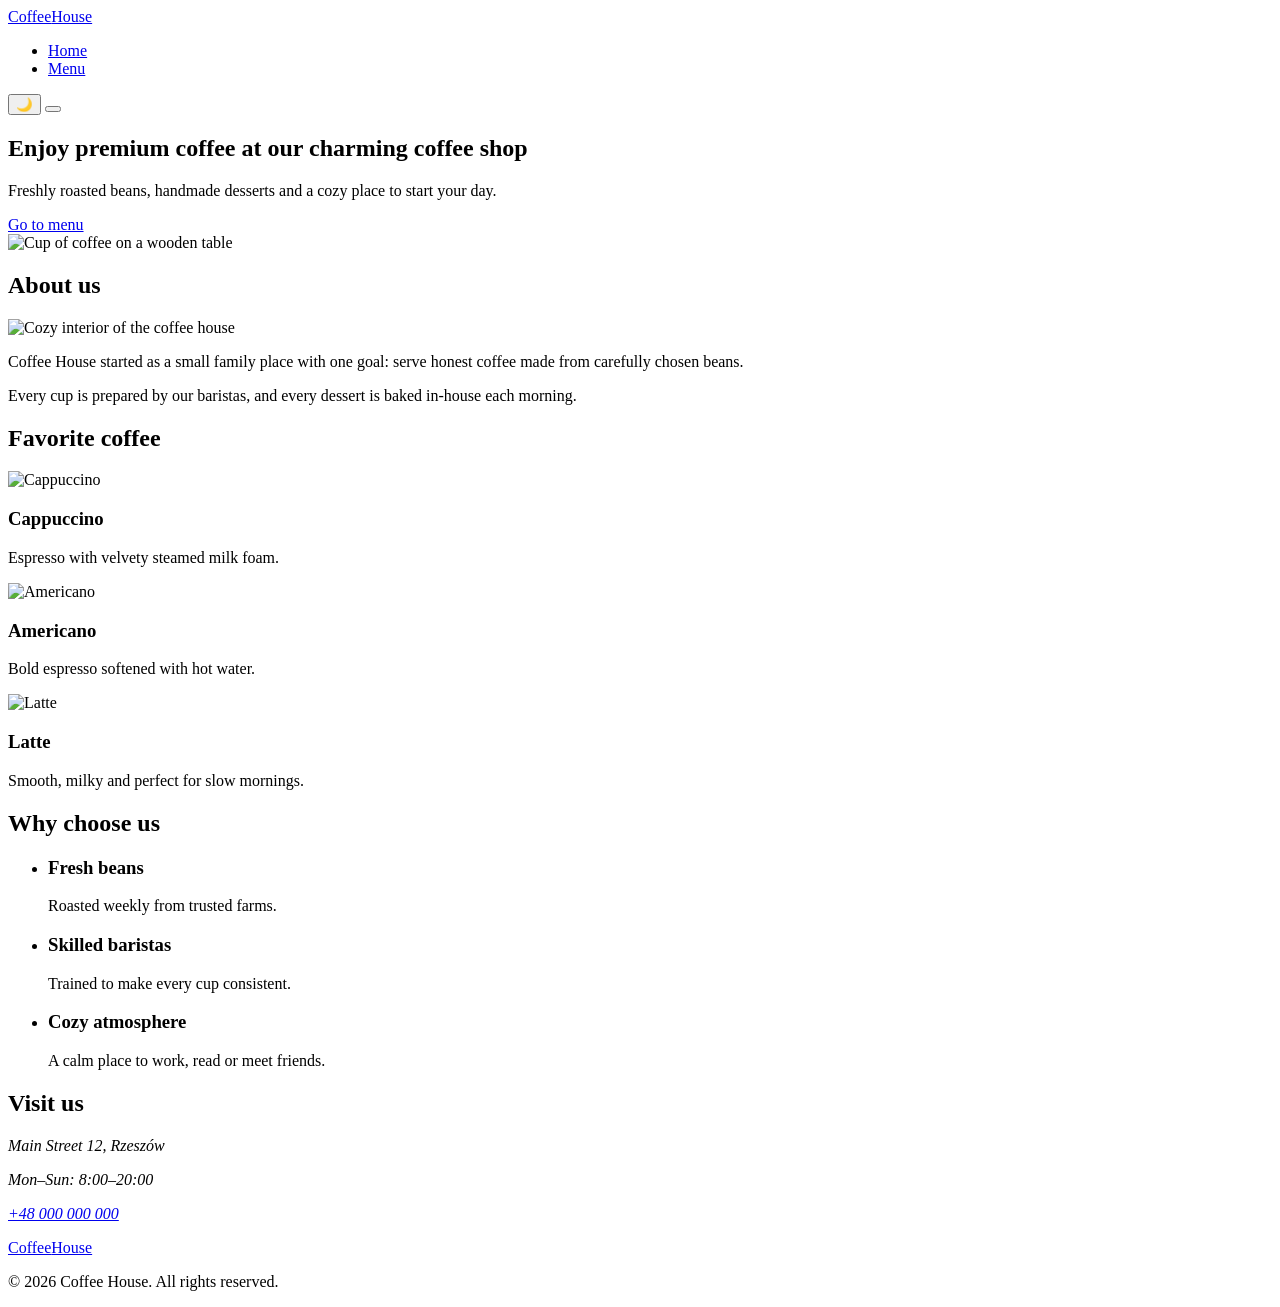
==== index.html @ 4d2ff985 "feat: add project structure and index.html markup" ====
<!DOCTYPE html>
<html lang="en" data-theme="light">
<head>
  <meta charset="UTF-8">
  <meta name="viewport" content="width=device-width, initial-scale=1.0">
  <title>Coffee House</title>
  <link rel="stylesheet" href="css/style.css">
</head>
<body>
  <header class="header">
    <div class="container header__inner">
      <a href="index.html" class="logo">Coffee<span>House</span></a>

      <nav class="nav" id="nav" aria-label="Main navigation">
        <ul class="nav__list">
          <li><a href="index.html" class="nav__link nav__link--active">Home</a></li>
          <li><a href="menu.html" class="nav__link">Menu</a></li>
        </ul>
      </nav>

      <div class="header__actions">
        <button class="theme-toggle" id="theme-toggle" type="button" aria-label="Toggle light/dark theme">🌙</button>
        <button class="burger" id="burger" type="button" aria-label="Open menu" aria-expanded="false">
          <span></span><span></span><span></span>
        </button>
      </div>
    </div>
  </header>

  <main>
    <section class="hero">
      <div class="container hero__inner">
        <div class="hero__text">
          <h1>Enjoy premium coffee at our charming <span>coffee shop</span></h1>
          <p>Freshly roasted beans, handmade desserts and a cozy place to start your day.</p>
          <a href="menu.html" class="btn">Go to menu</a>
        </div>
        <img class="hero__img" src="https://images.unsplash.com/photo-1509042239860-f550ce710b93?w=800&q=80" alt="Cup of coffee on a wooden table">
      </div>
    </section>

    <section class="section about">
      <div class="container">
        <h2 class="section__title">About us</h2>
        <div class="about__grid">
          <img src="https://images.unsplash.com/photo-1442512595331-e89e73853f31?w=800&q=80" alt="Cozy interior of the coffee house">
          <div>
            <p>Coffee House started as a small family place with one goal: serve honest coffee made from carefully chosen beans.</p>
            <p>Every cup is prepared by our baristas, and every dessert is baked in-house each morning.</p>
          </div>
        </div>
      </div>
    </section>

    <section class="section favorites">
      <div class="container">
        <h2 class="section__title">Favorite coffee</h2>
        <div class="cards">
          <article class="card">
            <img src="https://images.unsplash.com/photo-1495474472287-4d71bcdd2085?w=600&q=80" alt="Cappuccino">
            <h3>Cappuccino</h3>
            <p>Espresso with velvety steamed milk foam.</p>
          </article>
          <article class="card">
            <img src="https://images.unsplash.com/photo-1447933601403-0c6688de566e?w=600&q=80" alt="Americano">
            <h3>Americano</h3>
            <p>Bold espresso softened with hot water.</p>
          </article>
          <article class="card">
            <img src="https://images.unsplash.com/photo-1509042239860-f550ce710b93?w=600&q=80" alt="Latte">
            <h3>Latte</h3>
            <p>Smooth, milky and perfect for slow mornings.</p>
          </article>
        </div>
      </div>
    </section>

    <section class="section why">
      <div class="container">
        <h2 class="section__title">Why choose us</h2>
        <ul class="why__list">
          <li class="why__item">
            <h3>Fresh beans</h3>
            <p>Roasted weekly from trusted farms.</p>
          </li>
          <li class="why__item">
            <h3>Skilled baristas</h3>
            <p>Trained to make every cup consistent.</p>
          </li>
          <li class="why__item">
            <h3>Cozy atmosphere</h3>
            <p>A calm place to work, read or meet friends.</p>
          </li>
        </ul>
      </div>
    </section>

    <section class="section visit">
      <div class="container">
        <h2 class="section__title">Visit us</h2>
        <address class="visit__info">
          <p>Main Street 12, Rzeszów</p>
          <p>Mon–Sun: 8:00–20:00</p>
          <p><a href="tel:+48000000000">+48 000 000 000</a></p>
        </address>
      </div>
    </section>
  </main>

  <footer class="footer">
    <div class="container footer__inner">
      <a href="index.html" class="logo">Coffee<span>House</span></a>
      <p>© 2026 Coffee House. All rights reserved.</p>
    </div>
  </footer>

  <script src="js/theme.js"></script>
</body>
</html>
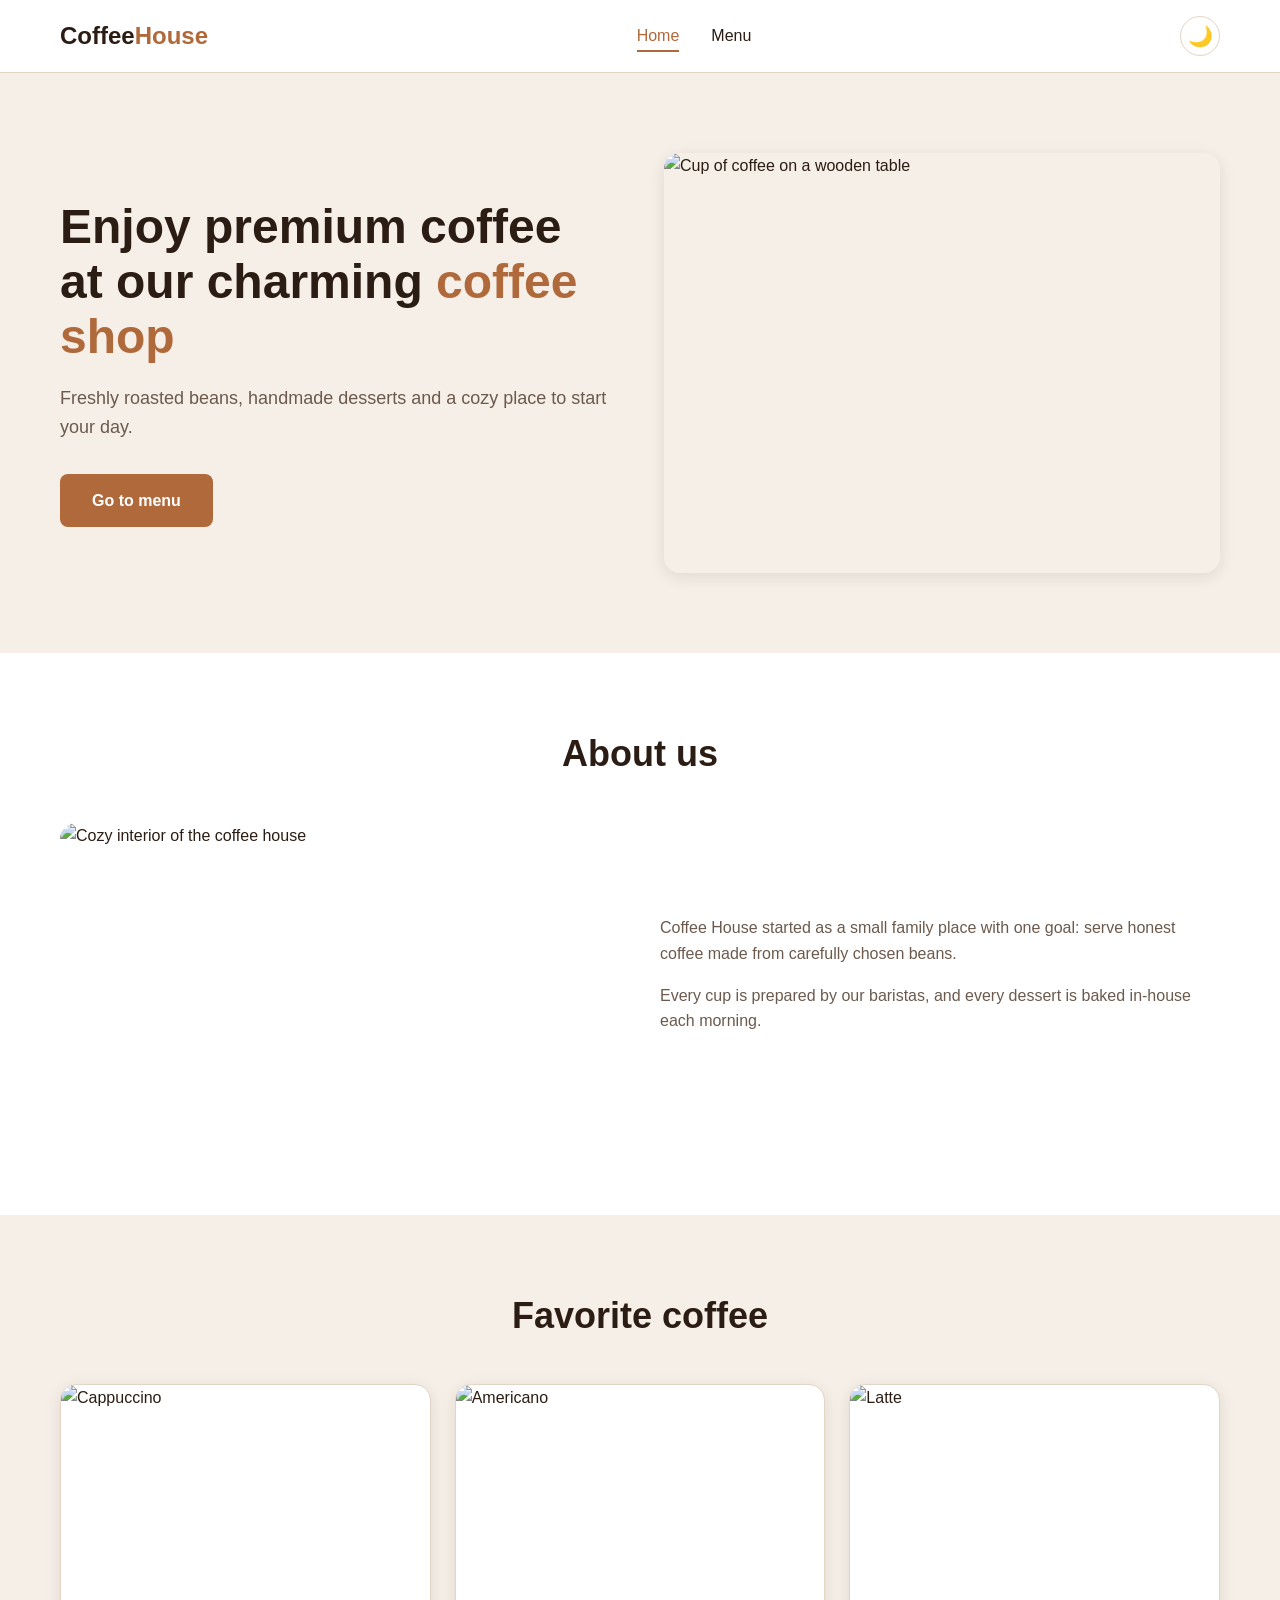
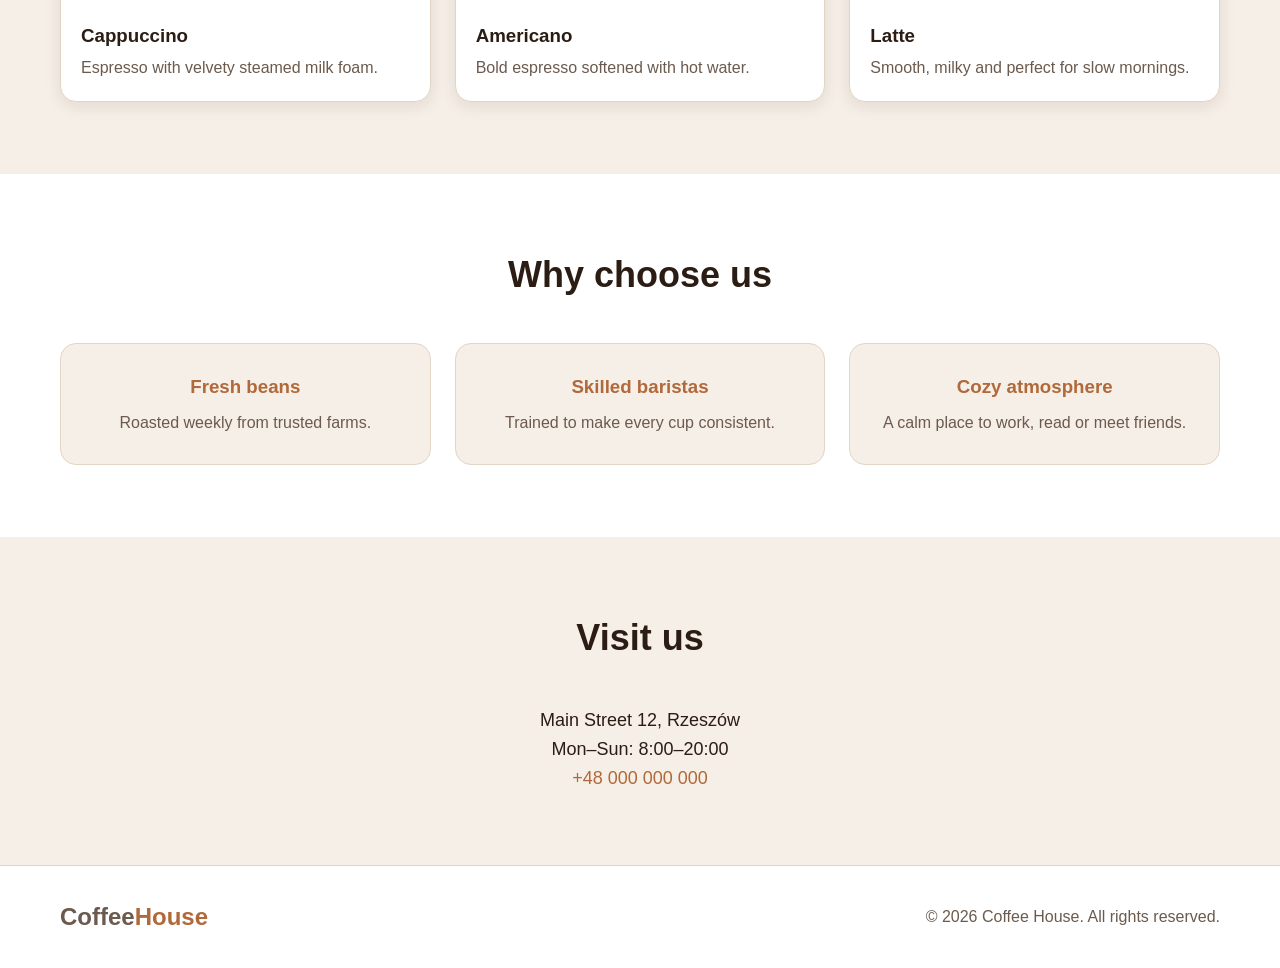
==== commit 62f79b30: "feat: add burger menu" ====
--- a/index.html
+++ b/index.html
@@ -115,5 +115,6 @@
   </footer>
 
   <script src="js/theme.js"></script>
+  <script src="js/burger.js"></script>
 </body>
 </html>
--- a/css/style.css
+++ b/css/style.css
@@ -0,0 +1,529 @@
+/* ===== Themes ===== */
+:root {
+  --bg: #f6efe7;
+  --bg-alt: #ffffff;
+  --text: #2b1d14;
+  --text-muted: #6b5a4d;
+  --accent: #b0693a;
+  --accent-hover: #8f5227;
+  --border: #e2d5c6;
+  --shadow: 0 4px 16px rgba(43, 29, 20, 0.1);
+}
+
+[data-theme="dark"] {
+  --bg: #1a1310;
+  --bg-alt: #261c17;
+  --text: #f3e8dc;
+  --text-muted: #b9a696;
+  --accent: #d4894f;
+  --accent-hover: #e69f68;
+  --border: #3b2d25;
+  --shadow: 0 4px 16px rgba(0, 0, 0, 0.5);
+}
+
+/* ===== Base ===== */
+*,
+*::before,
+*::after {
+  box-sizing: border-box;
+  margin: 0;
+  padding: 0;
+}
+
+html {
+  scroll-behavior: smooth;
+}
+
+body {
+  font-family: "Segoe UI", Roboto, Arial, sans-serif;
+  background: var(--bg);
+  color: var(--text);
+  line-height: 1.6;
+  transition: background 0.3s, color 0.3s;
+}
+
+img {
+  display: block;
+  max-width: 100%;
+}
+
+ul {
+  list-style: none;
+}
+
+a {
+  color: inherit;
+  text-decoration: none;
+}
+
+.container {
+  width: 100%;
+  max-width: 1200px;
+  margin: 0 auto;
+  padding: 0 20px;
+}
+
+/* ===== Header ===== */
+.header {
+  position: sticky;
+  top: 0;
+  z-index: 10;
+  background: var(--bg-alt);
+  border-bottom: 1px solid var(--border);
+}
+
+.header__inner {
+  display: flex;
+  align-items: center;
+  justify-content: space-between;
+  gap: 20px;
+  height: 72px;
+}
+
+.logo {
+  font-size: 24px;
+  font-weight: 700;
+}
+
+.logo span {
+  color: var(--accent);
+}
+
+.nav__list {
+  display: flex;
+  gap: 32px;
+}
+
+.nav__link {
+  padding: 6px 0;
+  border-bottom: 2px solid transparent;
+  transition: color 0.2s, border-color 0.2s;
+}
+
+.nav__link:hover,
+.nav__link--active {
+  color: var(--accent);
+  border-color: var(--accent);
+}
+
+.header__actions {
+  display: flex;
+  align-items: center;
+  gap: 12px;
+}
+
+.theme-toggle {
+  width: 40px;
+  height: 40px;
+  font-size: 20px;
+  background: transparent;
+  border: 1px solid var(--border);
+  border-radius: 50%;
+  cursor: pointer;
+  transition: background 0.2s;
+}
+
+.theme-toggle:hover {
+  background: var(--bg);
+}
+
+/* burger is styled in part 2 */
+.burger {
+  display: none;
+}
+
+/* ===== Buttons ===== */
+.btn {
+  display: inline-block;
+  padding: 14px 32px;
+  background: var(--accent);
+  color: #fff;
+  font-weight: 600;
+  border: none;
+  border-radius: 8px;
+  cursor: pointer;
+  transition: background 0.2s;
+}
+
+.btn:hover {
+  background: var(--accent-hover);
+}
+
+/* ===== Hero ===== */
+.hero {
+  padding: 80px 0;
+}
+
+.hero__inner {
+  display: grid;
+  grid-template-columns: 1fr 1fr;
+  align-items: center;
+  gap: 48px;
+}
+
+.hero h1 {
+  font-size: 48px;
+  line-height: 1.15;
+  margin-bottom: 20px;
+}
+
+.hero h1 span {
+  color: var(--accent);
+}
+
+.hero p {
+  color: var(--text-muted);
+  font-size: 18px;
+  margin-bottom: 32px;
+}
+
+.hero__img {
+  width: 100%;
+  height: 420px;
+  object-fit: cover;
+  border-radius: 16px;
+  box-shadow: var(--shadow);
+}
+
+/* ===== Sections ===== */
+.section {
+  padding: 72px 0;
+}
+
+.section:nth-of-type(even) {
+  background: var(--bg-alt);
+}
+
+.section__title {
+  font-size: 36px;
+  text-align: center;
+  margin-bottom: 40px;
+}
+
+/* About */
+.about__grid {
+  display: grid;
+  grid-template-columns: 1fr 1fr;
+  align-items: center;
+  gap: 40px;
+}
+
+.about__grid img {
+  width: 100%;
+  height: 320px;
+  object-fit: cover;
+  border-radius: 16px;
+}
+
+.about__grid p {
+  color: var(--text-muted);
+  margin-bottom: 16px;
+}
+
+/* Cards */
+.cards {
+  display: grid;
+  grid-template-columns: repeat(3, 1fr);
+  gap: 24px;
+}
+
+.card {
+  background: var(--bg-alt);
+  border: 1px solid var(--border);
+  border-radius: 16px;
+  overflow: hidden;
+  box-shadow: var(--shadow);
+}
+
+.card img {
+  width: 100%;
+  height: 220px;
+  object-fit: cover;
+}
+
+.card h3 {
+  padding: 16px 20px 4px;
+}
+
+.card p {
+  padding: 0 20px 20px;
+  color: var(--text-muted);
+}
+
+/* Why */
+.why__list {
+  display: grid;
+  grid-template-columns: repeat(3, 1fr);
+  gap: 24px;
+}
+
+.why__item {
+  padding: 28px;
+  background: var(--bg);
+  border: 1px solid var(--border);
+  border-radius: 16px;
+  text-align: center;
+}
+
+.why__item h3 {
+  color: var(--accent);
+  margin-bottom: 8px;
+}
+
+.why__item p {
+  color: var(--text-muted);
+}
+
+/* Visit */
+.visit__info {
+  text-align: center;
+  font-style: normal;
+  font-size: 18px;
+}
+
+.visit__info a {
+  color: var(--accent);
+}
+
+/* ===== Footer ===== */
+.footer {
+  padding: 32px 0;
+  background: var(--bg-alt);
+  border-top: 1px solid var(--border);
+}
+
+.footer__inner {
+  display: flex;
+  align-items: center;
+  justify-content: space-between;
+  gap: 16px;
+  color: var(--text-muted);
+}
+
+/* ===== Tablet ===== */
+@media (max-width: 1024px) {
+  .hero h1 {
+    font-size: 38px;
+  }
+
+  .cards,
+  .why__list {
+    grid-template-columns: repeat(2, 1fr);
+  }
+}
+
+/* ===== Mobile ===== */
+@media (max-width: 768px) {
+  .hero {
+    padding: 48px 0;
+  }
+
+  .hero__inner,
+  .about__grid {
+    grid-template-columns: 1fr;
+  }
+
+  .hero__img {
+    height: 280px;
+  }
+
+  .hero h1 {
+    font-size: 32px;
+  }
+
+  .section {
+    padding: 48px 0;
+  }
+
+  .section__title {
+    font-size: 28px;
+  }
+
+  .cards,
+  .why__list {
+    grid-template-columns: 1fr;
+  }
+
+  .nav__list {
+    gap: 16px;
+  }
+
+  .footer__inner {
+    flex-direction: column;
+    text-align: center;
+  }
+}
+
+@media (max-width: 420px) {
+  .logo {
+    font-size: 20px;
+  }
+
+  .header__inner {
+    gap: 8px;
+  }
+}
+
+/* ===== Catalog ===== */
+.catalog .section__title {
+  max-width: 700px;
+  margin-left: auto;
+  margin-right: auto;
+}
+
+.tabs {
+  display: flex;
+  justify-content: center;
+  flex-wrap: wrap;
+  gap: 12px;
+  margin-bottom: 40px;
+}
+
+.tab {
+  padding: 10px 28px;
+  background: transparent;
+  color: var(--text);
+  font-size: 16px;
+  border: 1px solid var(--border);
+  border-radius: 999px;
+  cursor: pointer;
+  transition: background 0.2s, color 0.2s, border-color 0.2s;
+}
+
+.tab:hover {
+  border-color: var(--accent);
+}
+
+.tab--active {
+  background: var(--accent);
+  border-color: var(--accent);
+  color: #fff;
+}
+
+.catalog__grid {
+  display: grid;
+  grid-template-columns: repeat(4, 1fr);
+  gap: 24px;
+}
+
+.product {
+  display: flex;
+  flex-direction: column;
+  background: var(--bg-alt);
+  border: 1px solid var(--border);
+  border-radius: 16px;
+  overflow: hidden;
+  box-shadow: var(--shadow);
+  cursor: pointer;
+  transition: transform 0.2s;
+}
+
+.product:hover {
+  transform: translateY(-4px);
+}
+
+.product img {
+  width: 100%;
+  height: 200px;
+  object-fit: cover;
+}
+
+.product__body {
+  display: flex;
+  flex-direction: column;
+  flex: 1;
+  gap: 8px;
+  padding: 16px 20px 20px;
+}
+
+.product__body p {
+  flex: 1;
+  color: var(--text-muted);
+  font-size: 14px;
+}
+
+.product__price {
+  font-size: 20px;
+  font-weight: 700;
+  color: var(--accent);
+}
+
+@media (max-width: 1024px) {
+  .catalog__grid {
+    grid-template-columns: repeat(2, 1fr);
+  }
+}
+
+@media (max-width: 600px) {
+  .catalog__grid {
+    grid-template-columns: 1fr;
+  }
+}
+
+/* ===== Burger menu ===== */
+.no-scroll {
+  overflow: hidden;
+}
+
+@media (max-width: 768px) {
+  .burger {
+    position: relative;
+    z-index: 30;
+    display: flex;
+    flex-direction: column;
+    justify-content: center;
+    gap: 5px;
+    width: 40px;
+    height: 40px;
+    padding: 0 9px;
+    background: transparent;
+    border: 1px solid var(--border);
+    border-radius: 8px;
+    cursor: pointer;
+  }
+
+  .burger span {
+    display: block;
+    height: 2px;
+    background: var(--text);
+    border-radius: 2px;
+    transition: transform 0.3s, opacity 0.3s;
+  }
+
+  .burger--open span:nth-child(1) {
+    transform: translateY(7px) rotate(45deg);
+  }
+
+  .burger--open span:nth-child(2) {
+    opacity: 0;
+  }
+
+  .burger--open span:nth-child(3) {
+    transform: translateY(-7px) rotate(-45deg);
+  }
+
+  .nav {
+    position: fixed;
+    top: 72px;
+    right: 0;
+    bottom: 0;
+    z-index: 20;
+    width: 100%;
+    max-width: 320px;
+    padding: 32px 24px;
+    background: var(--bg-alt);
+    border-left: 1px solid var(--border);
+    transform: translateX(100%);
+    transition: transform 0.3s;
+  }
+
+  .nav--open {
+    transform: translateX(0);
+  }
+
+  .nav__list {
+    flex-direction: column;
+    gap: 24px;
+    font-size: 20px;
+  }
+}
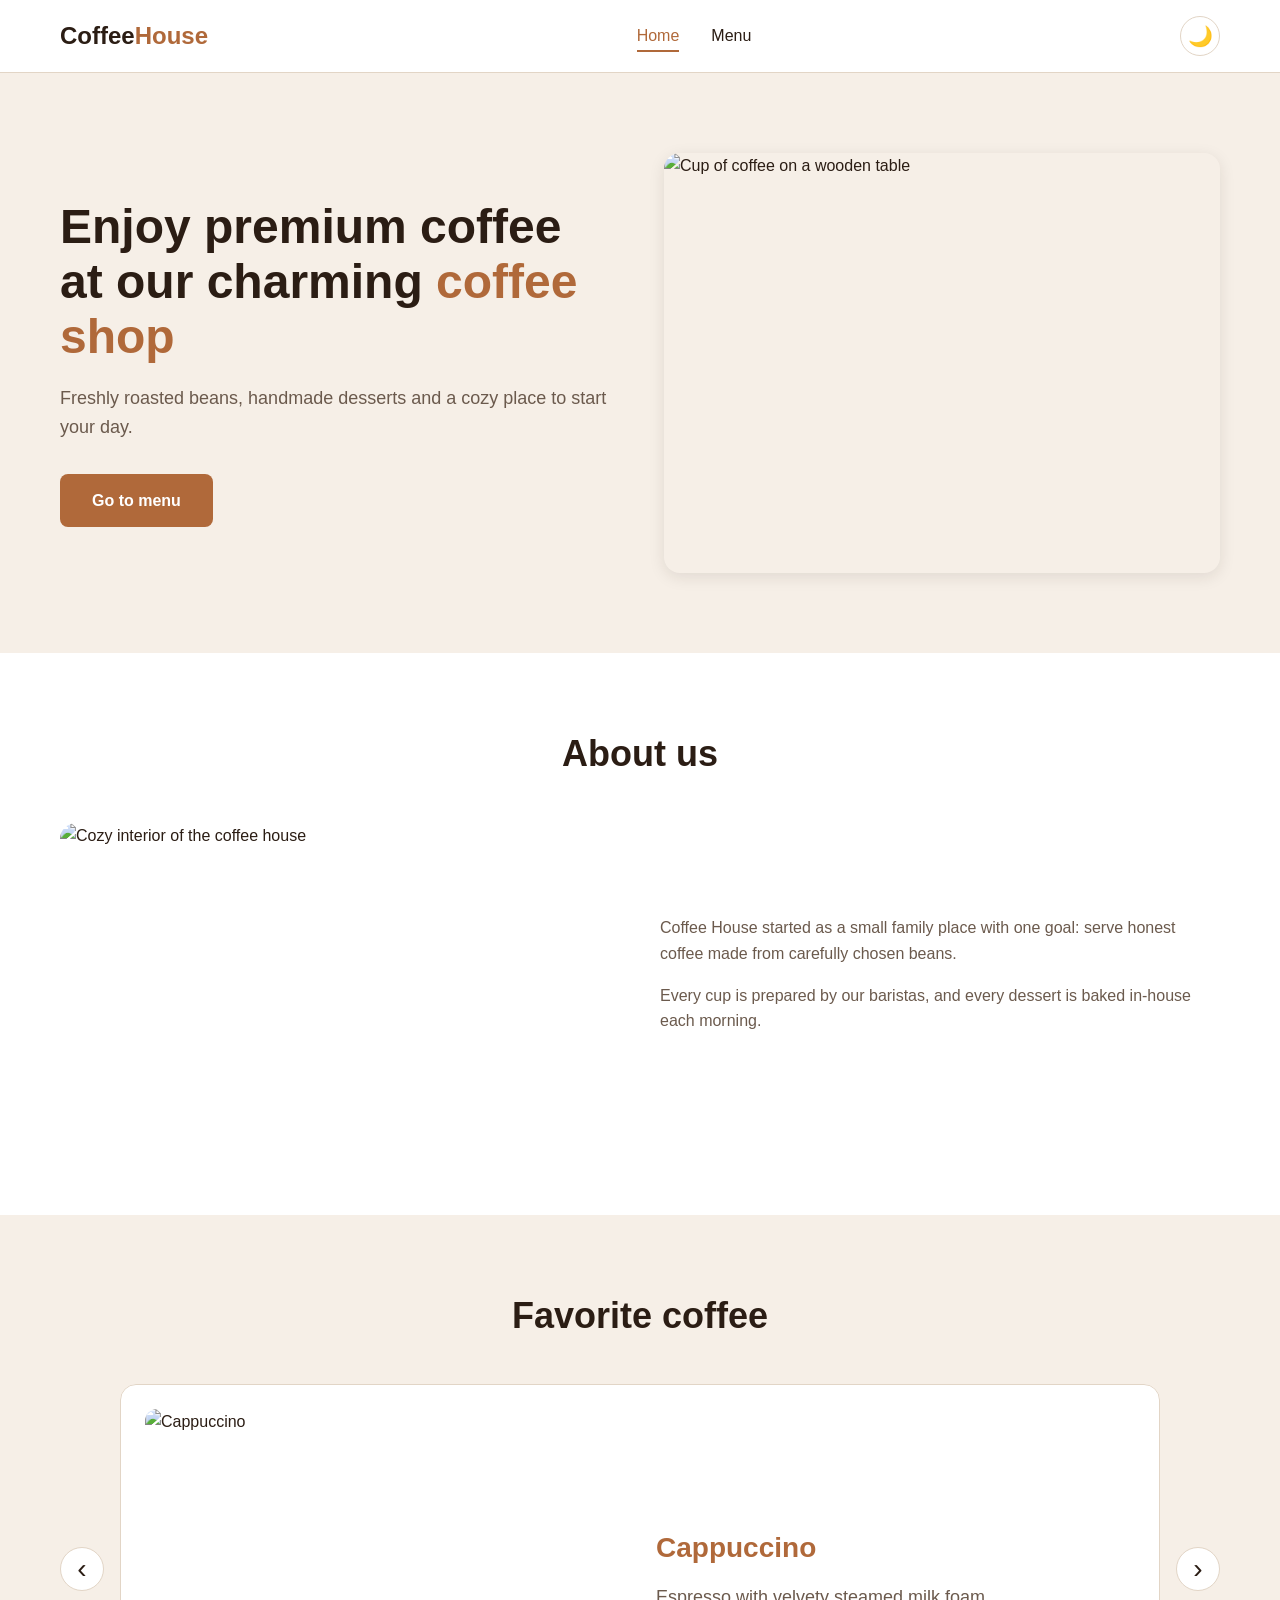
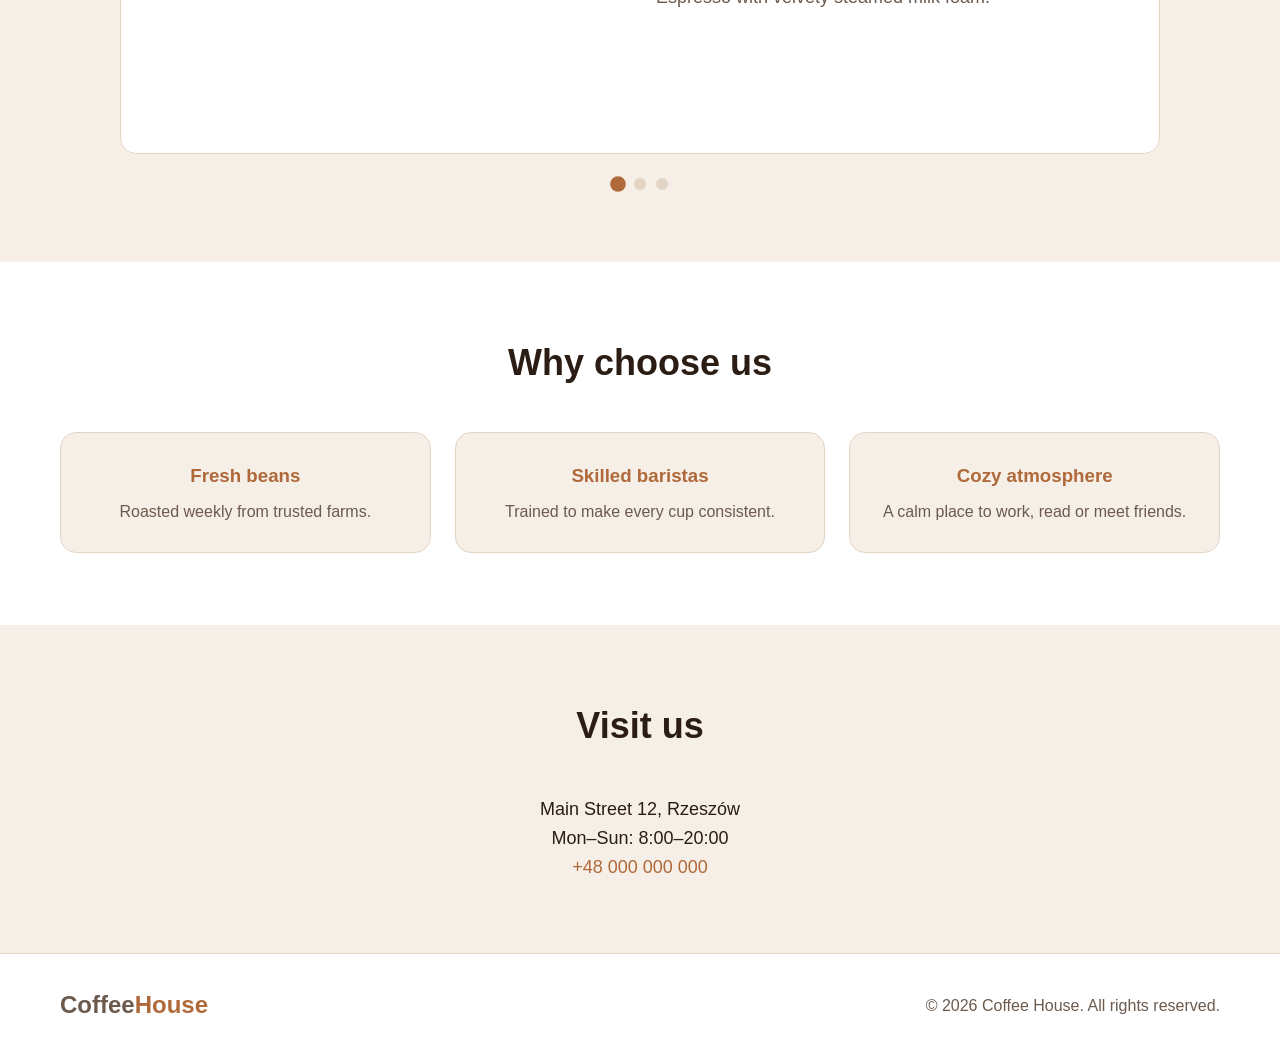
==== commit 269ed5c6: "feat: add slider to home page" ====
--- a/index.html
+++ b/index.html
@@ -53,27 +53,44 @@
     </section>
 
     <section class="section favorites">
-      <div class="container">
-        <h2 class="section__title">Favorite coffee</h2>
-        <div class="cards">
-          <article class="card">
-            <img src="https://images.unsplash.com/photo-1495474472287-4d71bcdd2085?w=600&q=80" alt="Cappuccino">
-            <h3>Cappuccino</h3>
-            <p>Espresso with velvety steamed milk foam.</p>
+  <div class="container">
+    <h2 class="section__title">Favorite coffee</h2>
+
+    <div class="slider" id="slider">
+      <button class="slider__arrow slider__arrow--prev" id="slider-prev" type="button" aria-label="Previous slide">‹</button>
+
+      <div class="slider__viewport">
+        <div class="slider__track" id="slider-track">
+          <article class="slide">
+            <img src="https://images.unsplash.com/photo-1495474472287-4d71bcdd2085?w=900&q=80" alt="Cappuccino" draggable="false">
+            <div class="slide__text">
+              <h3>Cappuccino</h3>
+              <p>Espresso with velvety steamed milk foam.</p>
+            </div>
           </article>
-          <article class="card">
-            <img src="https://images.unsplash.com/photo-1447933601403-0c6688de566e?w=600&q=80" alt="Americano">
-            <h3>Americano</h3>
-            <p>Bold espresso softened with hot water.</p>
+          <article class="slide">
+            <img src="https://images.unsplash.com/photo-1447933601403-0c6688de566e?w=900&q=80" alt="Americano" draggable="false">
+            <div class="slide__text">
+              <h3>Americano</h3>
+              <p>Bold espresso softened with hot water.</p>
+            </div>
           </article>
-          <article class="card">
-            <img src="https://images.unsplash.com/photo-1509042239860-f550ce710b93?w=600&q=80" alt="Latte">
-            <h3>Latte</h3>
-            <p>Smooth, milky and perfect for slow mornings.</p>
+          <article class="slide">
+            <img src="https://images.unsplash.com/photo-1509042239860-f550ce710b93?w=900&q=80" alt="Latte" draggable="false">
+            <div class="slide__text">
+              <h3>Latte</h3>
+              <p>Smooth, milky and perfect for slow mornings.</p>
+            </div>
           </article>
         </div>
       </div>
-    </section>
+
+      <button class="slider__arrow slider__arrow--next" id="slider-next" type="button" aria-label="Next slide">›</button>
+    </div>
+
+    <div class="slider__dots" id="slider-dots"></div>
+  </div>
+</section>
 
     <section class="section why">
       <div class="container">
@@ -116,5 +133,6 @@
 
   <script src="js/theme.js"></script>
   <script src="js/burger.js"></script>
+  <script src="js/slider.js"></script>
 </body>
 </html>
--- a/css/style.css
+++ b/css/style.css
@@ -526,4 +526,110 @@
     gap: 24px;
     font-size: 20px;
   }
+}
+
+/* ===== Slider ===== */
+.slider {
+  position: relative;
+  display: flex;
+  align-items: center;
+  gap: 16px;
+}
+
+.slider__viewport {
+  flex: 1;
+  overflow: hidden;
+  border-radius: 16px;
+}
+
+.slider__track {
+  display: flex;
+  transition: transform 0.4s ease;
+}
+
+.slide {
+  flex: 0 0 100%;
+  display: grid;
+  grid-template-columns: 1fr 1fr;
+  align-items: center;
+  gap: 32px;
+  padding: 24px;
+  background: var(--bg-alt);
+  border: 1px solid var(--border);
+  border-radius: 16px;
+}
+
+.slide img {
+  width: 100%;
+  height: 320px;
+  object-fit: cover;
+  border-radius: 12px;
+}
+
+.slide__text h3 {
+  font-size: 28px;
+  margin-bottom: 12px;
+  color: var(--accent);
+}
+
+.slide__text p {
+  color: var(--text-muted);
+  font-size: 18px;
+}
+
+.slider__arrow {
+  flex-shrink: 0;
+  width: 44px;
+  height: 44px;
+  font-size: 28px;
+  line-height: 1;
+  color: var(--text);
+  background: var(--bg-alt);
+  border: 1px solid var(--border);
+  border-radius: 50%;
+  cursor: pointer;
+  transition: background 0.2s, color 0.2s;
+}
+
+.slider__arrow:hover {
+  background: var(--accent);
+  color: #fff;
+}
+
+.slider__dots {
+  display: flex;
+  justify-content: center;
+  gap: 10px;
+  margin-top: 24px;
+}
+
+.slider__dot {
+  width: 12px;
+  height: 12px;
+  background: var(--border);
+  border: none;
+  border-radius: 50%;
+  cursor: pointer;
+  transition: background 0.2s, transform 0.2s;
+}
+
+.slider__dot--active {
+  background: var(--accent);
+  transform: scale(1.3);
+}
+
+@media (max-width: 768px) {
+  .slide {
+    grid-template-columns: 1fr;
+    gap: 16px;
+    padding: 16px;
+  }
+
+  .slide img {
+    height: 220px;
+  }
+
+  .slider__arrow {
+    display: none; /* on mobile: swipe + dots */
+  }
 }
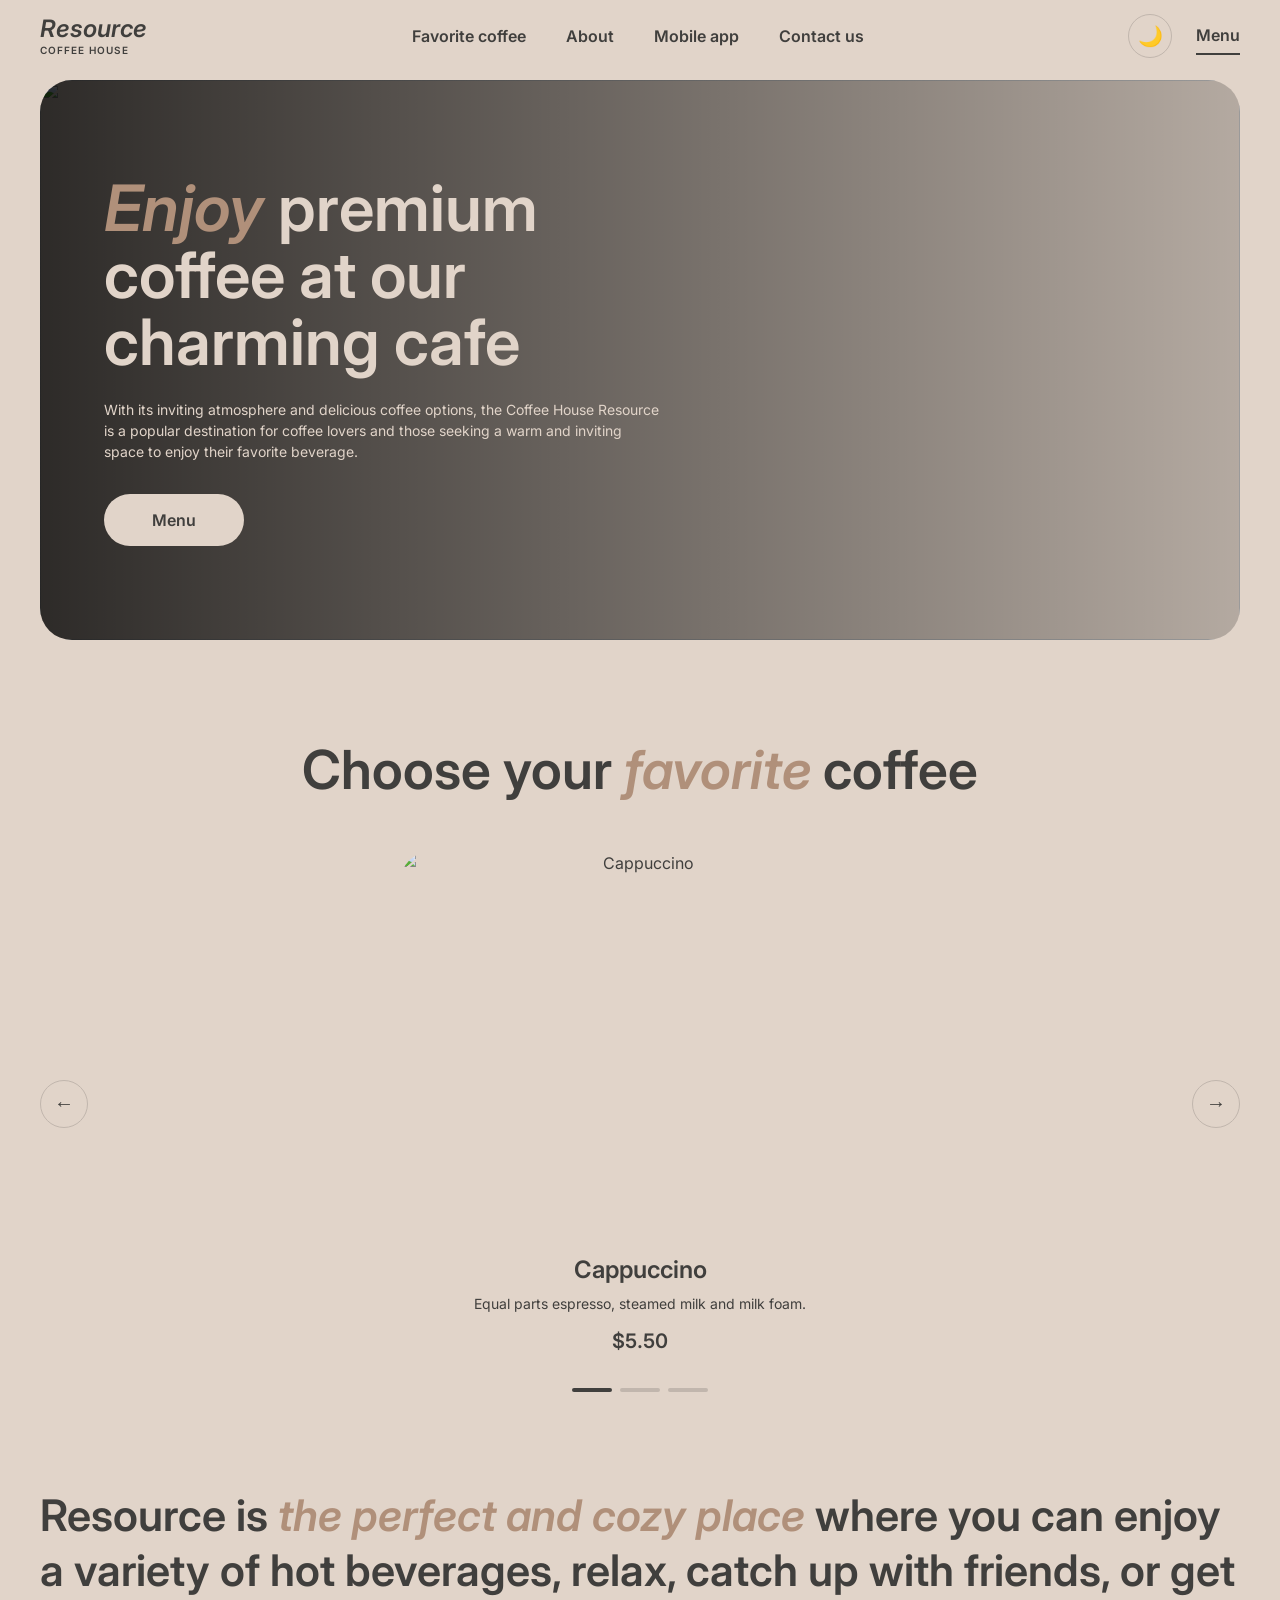
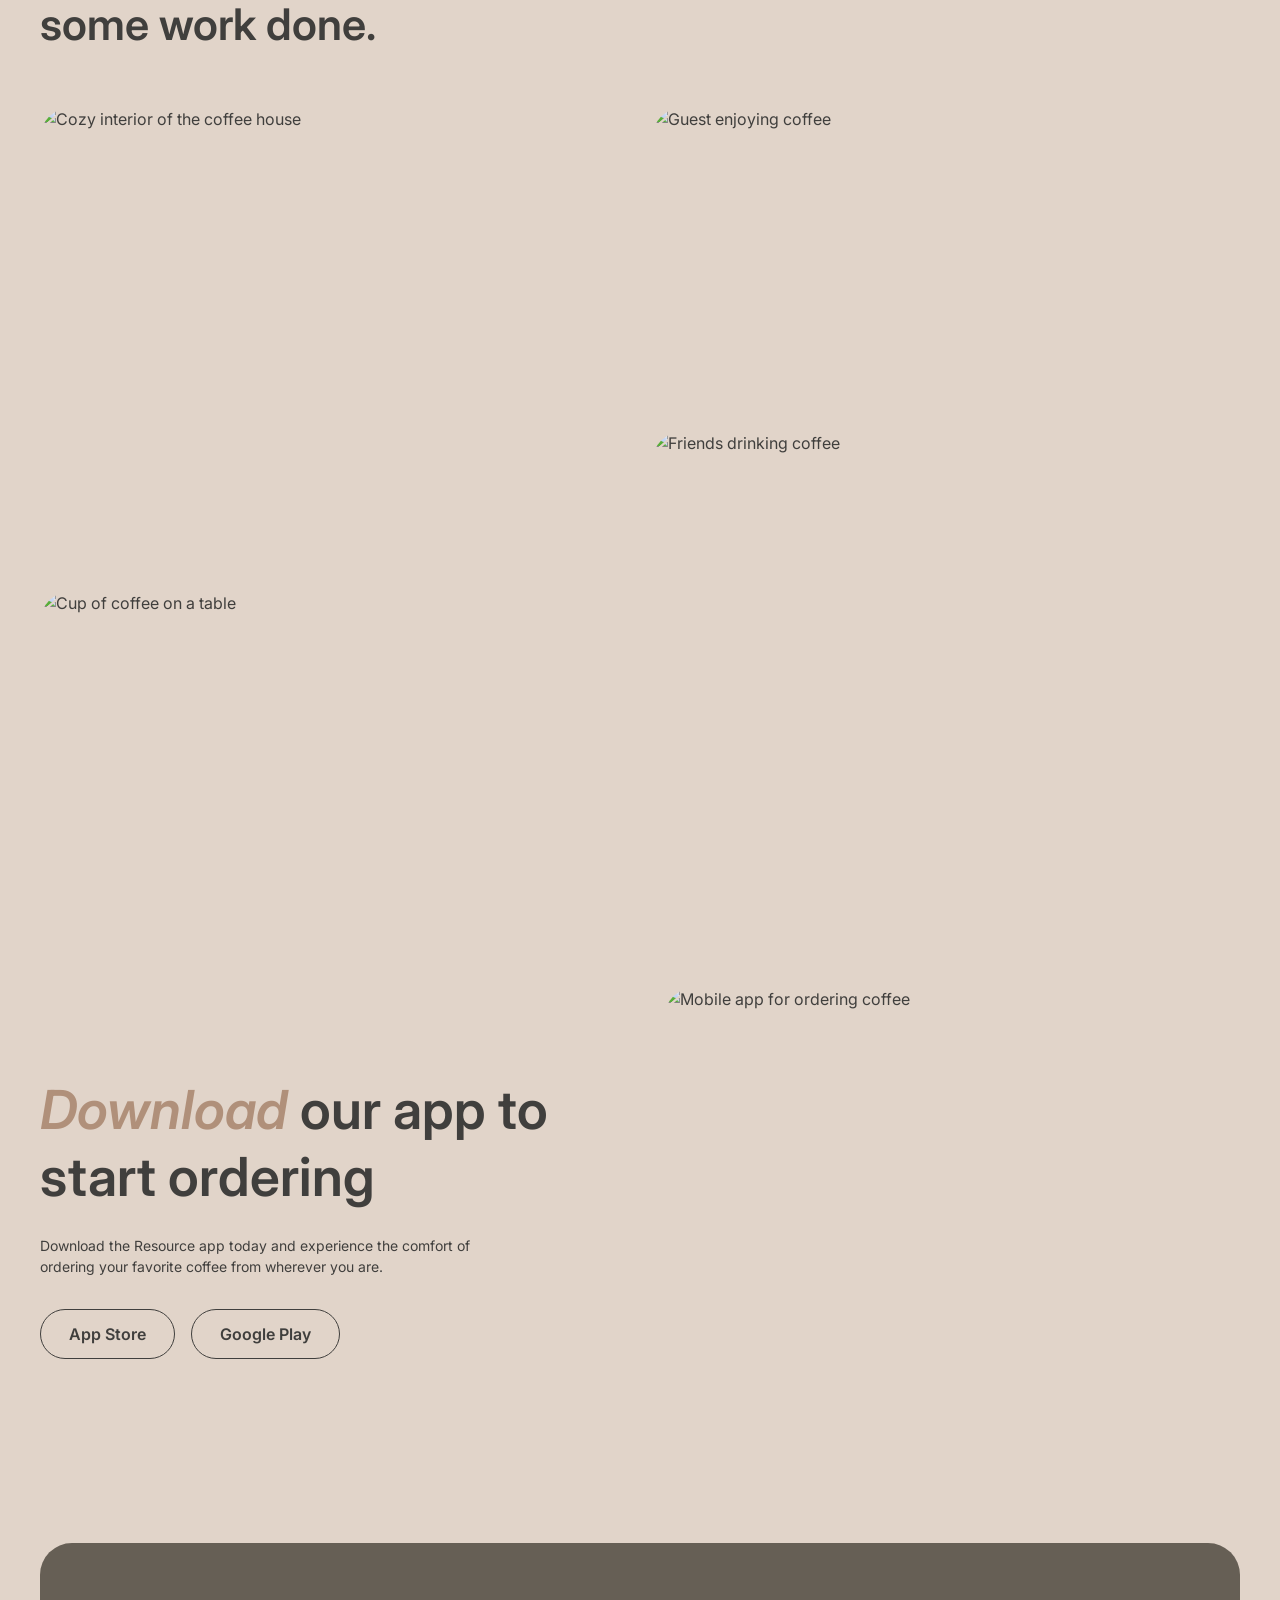
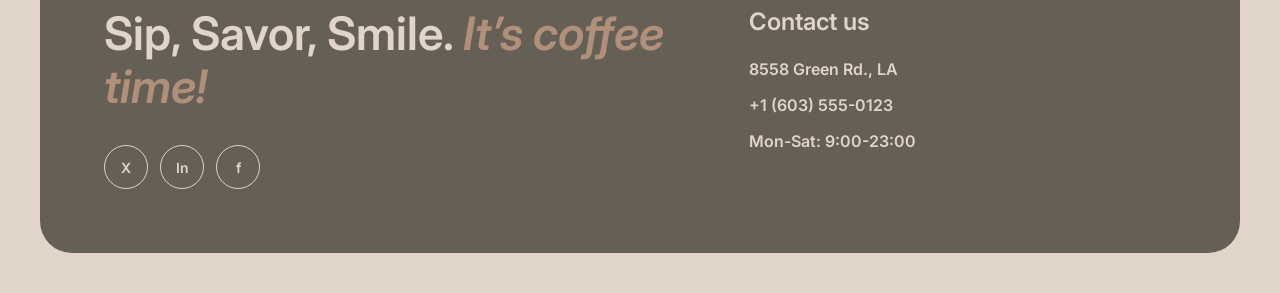
==== commit ddfe89f6: "style: restyle pages according to Figma design" ====
--- a/index.html
+++ b/index.html
@@ -4,22 +4,29 @@
   <meta charset="UTF-8">
   <meta name="viewport" content="width=device-width, initial-scale=1.0">
   <title>Coffee House</title>
+  <link rel="preconnect" href="https://fonts.googleapis.com">
+  <link rel="preconnect" href="https://fonts.gstatic.com" crossorigin>
+  <link href="https://fonts.googleapis.com/css2?family=Inter:ital,wght@0,400;0,600;1,600&display=swap" rel="stylesheet">
   <link rel="stylesheet" href="css/style.css">
 </head>
 <body>
   <header class="header">
     <div class="container header__inner">
-      <a href="index.html" class="logo">Coffee<span>House</span></a>
+      <a href="index.html" class="logo">Resource<small>Coffee house</small></a>
 
       <nav class="nav" id="nav" aria-label="Main navigation">
         <ul class="nav__list">
-          <li><a href="index.html" class="nav__link nav__link--active">Home</a></li>
-          <li><a href="menu.html" class="nav__link">Menu</a></li>
+          <li><a href="#favorite" class="nav__link">Favorite coffee</a></li>
+          <li><a href="#about" class="nav__link">About</a></li>
+          <li><a href="#app" class="nav__link">Mobile app</a></li>
+          <li><a href="#contact" class="nav__link">Contact us</a></li>
+          <li class="nav__mobile-only"><a href="menu.html" class="nav__link">Menu</a></li>
         </ul>
       </nav>
 
       <div class="header__actions">
         <button class="theme-toggle" id="theme-toggle" type="button" aria-label="Toggle light/dark theme">🌙</button>
+        <a href="menu.html" class="header__menu">Menu</a>
         <button class="burger" id="burger" type="button" aria-label="Open menu" aria-expanded="false">
           <span></span><span></span><span></span>
         </button>
@@ -29,105 +36,109 @@
 
   <main>
     <section class="hero">
-      <div class="container hero__inner">
-        <div class="hero__text">
-          <h1>Enjoy premium coffee at our charming <span>coffee shop</span></h1>
-          <p>Freshly roasted beans, handmade desserts and a cozy place to start your day.</p>
-          <a href="menu.html" class="btn">Go to menu</a>
-        </div>
-        <img class="hero__img" src="https://images.unsplash.com/photo-1509042239860-f550ce710b93?w=800&q=80" alt="Cup of coffee on a wooden table">
-      </div>
-    </section>
-
-    <section class="section about">
       <div class="container">
-        <h2 class="section__title">About us</h2>
-        <div class="about__grid">
-          <img src="https://images.unsplash.com/photo-1442512595331-e89e73853f31?w=800&q=80" alt="Cozy interior of the coffee house">
-          <div>
-            <p>Coffee House started as a small family place with one goal: serve honest coffee made from carefully chosen beans.</p>
-            <p>Every cup is prepared by our baristas, and every dessert is baked in-house each morning.</p>
+        <div class="hero__box">
+          <div class="hero__bg">
+            <img src="https://images.unsplash.com/photo-1509042239860-f550ce710b93?w=1600&q=80" alt="">
+          </div>
+          <div class="hero__text">
+            <h1><em>Enjoy</em> premium coffee at our charming cafe</h1>
+            <p>With its inviting atmosphere and delicious coffee options, the Coffee House Resource is a popular destination for coffee lovers and those seeking a warm and inviting space to enjoy their favorite beverage.</p>
+            <a href="menu.html" class="btn">Menu</a>
           </div>
         </div>
       </div>
     </section>
 
-    <section class="section favorites">
-  <div class="container">
-    <h2 class="section__title">Favorite coffee</h2>
+    <section class="section favorites" id="favorite">
+      <div class="container">
+        <h2 class="section__title">Choose your <em>favorite</em> coffee</h2>
 
-    <div class="slider" id="slider">
-      <button class="slider__arrow slider__arrow--prev" id="slider-prev" type="button" aria-label="Previous slide">‹</button>
+        <div class="slider" id="slider">
+          <button class="slider__arrow slider__arrow--prev" id="slider-prev" type="button" aria-label="Previous slide">←</button>
 
-      <div class="slider__viewport">
-        <div class="slider__track" id="slider-track">
-          <article class="slide">
-            <img src="https://images.unsplash.com/photo-1495474472287-4d71bcdd2085?w=900&q=80" alt="Cappuccino" draggable="false">
-            <div class="slide__text">
-              <h3>Cappuccino</h3>
-              <p>Espresso with velvety steamed milk foam.</p>
+          <div class="slider__viewport">
+            <div class="slider__track" id="slider-track">
+              <article class="slide">
+                <img src="https://images.unsplash.com/photo-1495474472287-4d71bcdd2085?w=900&q=80" alt="Cappuccino" draggable="false">
+                <h3>Cappuccino</h3>
+                <p>Equal parts espresso, steamed milk and milk foam.</p>
+                <span class="slide__price">$5.50</span>
+              </article>
+              <article class="slide">
+                <img src="https://images.unsplash.com/photo-1447933601403-0c6688de566e?w=900&q=80" alt="Americano" draggable="false">
+                <h3>Americano</h3>
+                <p>Bold espresso softened with hot water.</p>
+                <span class="slide__price">$4.50</span>
+              </article>
+              <article class="slide">
+                <img src="https://images.unsplash.com/photo-1509042239860-f550ce710b93?w=900&q=80" alt="Latte" draggable="false">
+                <h3>Latte</h3>
+                <p>Espresso with steamed milk and a thin layer of foam.</p>
+                <span class="slide__price">$5.00</span>
+              </article>
             </div>
-          </article>
-          <article class="slide">
-            <img src="https://images.unsplash.com/photo-1447933601403-0c6688de566e?w=900&q=80" alt="Americano" draggable="false">
-            <div class="slide__text">
-              <h3>Americano</h3>
-              <p>Bold espresso softened with hot water.</p>
-            </div>
-          </article>
-          <article class="slide">
-            <img src="https://images.unsplash.com/photo-1509042239860-f550ce710b93?w=900&q=80" alt="Latte" draggable="false">
-            <div class="slide__text">
-              <h3>Latte</h3>
-              <p>Smooth, milky and perfect for slow mornings.</p>
-            </div>
-          </article>
+          </div>
+
+          <button class="slider__arrow slider__arrow--next" id="slider-next" type="button" aria-label="Next slide">→</button>
         </div>
-      </div>
 
-      <button class="slider__arrow slider__arrow--next" id="slider-next" type="button" aria-label="Next slide">›</button>
-    </div>
-
-    <div class="slider__dots" id="slider-dots"></div>
-  </div>
-</section>
-
-    <section class="section why">
-      <div class="container">
-        <h2 class="section__title">Why choose us</h2>
-        <ul class="why__list">
-          <li class="why__item">
-            <h3>Fresh beans</h3>
-            <p>Roasted weekly from trusted farms.</p>
-          </li>
-          <li class="why__item">
-            <h3>Skilled baristas</h3>
-            <p>Trained to make every cup consistent.</p>
-          </li>
-          <li class="why__item">
-            <h3>Cozy atmosphere</h3>
-            <p>A calm place to work, read or meet friends.</p>
-          </li>
-        </ul>
+        <div class="slider__dots" id="slider-dots"></div>
       </div>
     </section>
 
-    <section class="section visit">
+    <section class="section about" id="about">
       <div class="container">
-        <h2 class="section__title">Visit us</h2>
-        <address class="visit__info">
-          <p>Main Street 12, Rzeszów</p>
-          <p>Mon–Sun: 8:00–20:00</p>
-          <p><a href="tel:+48000000000">+48 000 000 000</a></p>
-        </address>
+        <h2 class="about__lead">Resource is <em>the perfect and cozy place</em> where you can enjoy a variety of hot beverages, relax, catch up with friends, or get some work done.</h2>
+
+        <div class="gallery">
+          <div class="gallery__col">
+            <img class="gallery__img gallery__img--tall" src="https://images.unsplash.com/photo-1442512595331-e89e73853f31?w=900&q=80" alt="Cozy interior of the coffee house">
+            <img class="gallery__img" src="https://images.unsplash.com/photo-1495474472287-4d71bcdd2085?w=900&q=80" alt="Cup of coffee on a table">
+          </div>
+          <div class="gallery__col">
+            <img class="gallery__img" src="https://images.unsplash.com/photo-1447933601403-0c6688de566e?w=900&q=80" alt="Guest enjoying coffee">
+            <img class="gallery__img gallery__img--tall" src="https://images.unsplash.com/photo-1509042239860-f550ce710b93?w=900&q=80" alt="Friends drinking coffee">
+          </div>
+        </div>
+      </div>
+    </section>
+
+    <section class="section app" id="app">
+      <div class="container app__inner">
+        <div class="app__text">
+          <h2><em>Download</em> our app to start ordering</h2>
+          <p>Download the Resource app today and experience the comfort of ordering your favorite coffee from wherever you are.</p>
+          <div class="app__stores">
+            <a href="#" class="store">App Store</a>
+            <a href="#" class="store">Google Play</a>
+          </div>
+        </div>
+        <img class="app__img" src="https://images.unsplash.com/photo-1512941937669-90a1b58e7e9c?w=900&q=80" alt="Mobile app for ordering coffee">
       </div>
     </section>
   </main>
 
-  <footer class="footer">
-    <div class="container footer__inner">
-      <a href="index.html" class="logo">Coffee<span>House</span></a>
-      <p>© 2026 Coffee House. All rights reserved.</p>
+  <footer class="footer" id="contact">
+    <div class="container">
+      <div class="footer__box">
+        <div>
+          <p class="footer__title">Sip, Savor, Smile. <em>It’s coffee time!</em></p>
+          <div class="footer__social">
+            <a href="#" aria-label="Twitter">X</a>
+            <a href="#" aria-label="Instagram">In</a>
+            <a href="#" aria-label="Facebook">f</a>
+          </div>
+        </div>
+        <div>
+          <h3>Contact us</h3>
+          <address class="footer__contact">
+            <p>8558 Green Rd., LA</p>
+            <p><a href="tel:+16035550123">+1 (603) 555-0123</a></p>
+            <p>Mon-Sat: 9:00-23:00</p>
+          </address>
+        </div>
+      </div>
     </div>
   </footer>
 
--- a/css/style.css
+++ b/css/style.css
@@ -1,24 +1,21 @@
-/* ===== Themes ===== */
+/* ===== Tokens (from Figma: Colors, Colors [Dark], Typography) ===== */
 :root {
-  --bg: #f6efe7;
-  --bg-alt: #ffffff;
-  --text: #2b1d14;
-  --text-muted: #6b5a4d;
-  --accent: #b0693a;
-  --accent-hover: #8f5227;
-  --border: #e2d5c6;
-  --shadow: 0 4px 16px rgba(43, 29, 20, 0.1);
+  --bg-page: #E1D4C9;
+  --bg-container: #665F55;
+  --text-primary: #403F3D;
+  --text-inverse: #E1D4C9;
+  --text-accent: #B0907A;
+  --border-primary: #C1B6AD;
+  --radius: 32px;
 }
 
 [data-theme="dark"] {
-  --bg: #1a1310;
-  --bg-alt: #261c17;
-  --text: #f3e8dc;
-  --text-muted: #b9a696;
-  --accent: #d4894f;
-  --accent-hover: #e69f68;
-  --border: #3b2d25;
-  --shadow: 0 4px 16px rgba(0, 0, 0, 0.5);
+  --bg-page: #292826;
+  --bg-container: #403F3D;
+  --text-primary: #E1D4C9;
+  --text-inverse: #E1D4C9;
+  --text-accent: #B0907A;
+  --border-primary: #665F55;
 }
 
 /* ===== Base ===== */
@@ -32,13 +29,15 @@
 
 html {
   scroll-behavior: smooth;
+  scroll-padding-top: 80px;
 }
 
 body {
-  font-family: "Segoe UI", Roboto, Arial, sans-serif;
-  background: var(--bg);
-  color: var(--text);
-  line-height: 1.6;
+  font-family: "Inter", "Segoe UI", Arial, sans-serif;
+  font-size: 16px;
+  line-height: 1.5;
+  background: var(--bg-page);
+  color: var(--text-primary);
   transition: background 0.3s, color 0.3s;
 }
 
@@ -56,20 +55,59 @@
   text-decoration: none;
 }
 
+[hidden] {
+  display: none !important;
+}
+
+.no-scroll {
+  overflow: hidden;
+}
+
+:focus-visible {
+  outline: 2px solid var(--text-accent);
+  outline-offset: 3px;
+}
+
 .container {
   width: 100%;
-  max-width: 1200px;
+  max-width: 1440px;
   margin: 0 auto;
-  padding: 0 20px;
+  padding: 0 40px;
+}
+
+h1,
+h2 {
+  font-weight: 600;
+}
+
+h1 {
+  font-size: clamp(36px, 5vw, 72px);
+  line-height: 1.05;
+}
+
+h2 {
+  font-size: clamp(30px, 4.2vw, 60px);
+  line-height: 1.25;
+}
+
+h3 {
+  font-size: 24px;
+  font-weight: 600;
+  line-height: 1.25;
+}
+
+em {
+  font-style: italic;
+  color: var(--text-accent);
 }
 
 /* ===== Header ===== */
 .header {
   position: sticky;
   top: 0;
-  z-index: 10;
-  background: var(--bg-alt);
-  border-bottom: 1px solid var(--border);
+  z-index: 30;
+  background: var(--bg-page);
+  transition: background 0.3s;
 }
 
 .header__inner {
@@ -81,53 +119,80 @@
 }
 
 .logo {
+  display: flex;
+  flex-direction: column;
+  line-height: 1;
   font-size: 24px;
-  font-weight: 700;
-}
-
-.logo span {
-  color: var(--accent);
+  font-weight: 600;
+  font-style: italic;
+}
+
+.logo small {
+  margin-top: 4px;
+  font-size: 10px;
+  font-style: normal;
+  font-weight: 600;
+  letter-spacing: 1px;
+  text-transform: uppercase;
 }
 
 .nav__list {
   display: flex;
-  gap: 32px;
+  gap: 40px;
 }
 
 .nav__link {
   padding: 6px 0;
+  font-weight: 600;
   border-bottom: 2px solid transparent;
   transition: color 0.2s, border-color 0.2s;
 }
 
 .nav__link:hover,
 .nav__link--active {
-  color: var(--accent);
-  border-color: var(--accent);
+  color: var(--text-accent);
+  border-color: var(--text-accent);
+}
+
+.nav__mobile-only {
+  display: none;
 }
 
 .header__actions {
   display: flex;
   align-items: center;
-  gap: 12px;
+  gap: 24px;
 }
 
 .theme-toggle {
-  width: 40px;
-  height: 40px;
+  width: 44px;
+  height: 44px;
   font-size: 20px;
+  color: var(--text-primary);
   background: transparent;
-  border: 1px solid var(--border);
+  border: 1px solid var(--border-primary);
   border-radius: 50%;
   cursor: pointer;
-  transition: background 0.2s;
+  transition: border-color 0.2s;
 }
 
 .theme-toggle:hover {
-  background: var(--bg);
-}
-
-/* burger is styled in part 2 */
+  border-color: var(--text-accent);
+}
+
+.header__menu {
+  font-weight: 600;
+  padding: 6px 0;
+  border-bottom: 2px solid var(--text-primary);
+  transition: color 0.2s, border-color 0.2s;
+}
+
+.header__menu:hover,
+.header__menu--active {
+  color: var(--text-accent);
+  border-color: var(--text-accent);
+}
+
 .burger {
   display: none;
 }
@@ -135,240 +200,315 @@
 /* ===== Buttons ===== */
 .btn {
   display: inline-block;
-  padding: 14px 32px;
-  background: var(--accent);
-  color: #fff;
+  padding: 14px 48px;
+  background: #E1D4C9;
+  color: #403F3D;
+  font-family: inherit;
+  font-size: 16px;
   font-weight: 600;
   border: none;
-  border-radius: 8px;
+  border-radius: 999px;
+  cursor: pointer;
+  transition: background 0.2s, transform 0.2s;
+}
+
+.btn:hover {
+  background: var(--text-accent);
+  transform: translateY(-2px);
+}
+
+.catalog__more .btn {
+  background: var(--bg-container);
+  color: var(--text-inverse);
+}
+
+.catalog__more .btn:hover {
+  background: var(--text-accent);
+  color: #403F3D;
+}
+
+/* ===== Hero ===== */
+.hero {
+  padding: 8px 0 0;
+}
+
+.hero__box {
+  position: relative;
+  display: flex;
+  align-items: center;
+  min-height: 560px;
+  padding: 64px;
+  overflow: hidden;
+  border-radius: var(--radius);
+  color: #E1D4C9;
+}
+
+.hero__bg {
+  position: absolute;
+  inset: 0;
+}
+
+.hero__bg img {
+  width: 100%;
+  height: 100%;
+  object-fit: cover;
+}
+
+.hero__bg::after {
+  content: "";
+  position: absolute;
+  inset: 0;
+  background: linear-gradient(90deg, rgba(0, 0, 0, 0.8) 0%, rgba(0, 0, 0, 0.2) 100%);
+}
+
+.hero__text {
+  position: relative;
+  max-width: 560px;
+}
+
+.hero__text h1 {
+  margin-bottom: 24px;
+}
+
+.hero__text p {
+  margin-bottom: 32px;
+  font-size: 14px;
+}
+
+/* ===== Sections ===== */
+.section {
+  padding: 96px 0 0;
+}
+
+.section__title {
+  margin-bottom: 48px;
+  text-align: center;
+}
+
+/* ===== Slider ===== */
+.slider {
+  display: flex;
+  align-items: center;
+  gap: 16px;
+}
+
+.slider__viewport {
+  flex: 1;
+  overflow: hidden;
+}
+
+.slider__track {
+  display: flex;
+  transition: transform 0.4s ease;
+}
+
+.slide {
+  flex: 0 0 100%;
+  display: flex;
+  flex-direction: column;
+  align-items: center;
+  text-align: center;
+}
+
+.slide img {
+  width: 100%;
+  max-width: 480px;
+  height: 380px;
+  margin-bottom: 24px;
+  object-fit: cover;
+  border-radius: var(--radius);
+}
+
+.slide p {
+  max-width: 420px;
+  margin: 8px 0 12px;
+  font-size: 14px;
+}
+
+.slide__price {
+  font-size: 20px;
+  font-weight: 600;
+}
+
+.slider__arrow {
+  flex-shrink: 0;
+  width: 48px;
+  height: 48px;
+  font-size: 20px;
+  color: var(--text-primary);
+  background: transparent;
+  border: 1px solid var(--border-primary);
+  border-radius: 50%;
+  cursor: pointer;
+  transition: background 0.2s, color 0.2s, border-color 0.2s;
+}
+
+.slider__arrow:hover {
+  background: var(--bg-container);
+  color: var(--text-inverse);
+  border-color: var(--bg-container);
+}
+
+.slider__dots {
+  display: flex;
+  justify-content: center;
+  gap: 8px;
+  margin-top: 32px;
+}
+
+.slider__dot {
+  width: 40px;
+  height: 4px;
+  background: var(--border-primary);
+  border: none;
+  border-radius: 4px;
   cursor: pointer;
   transition: background 0.2s;
 }
 
-.btn:hover {
-  background: var(--accent-hover);
-}
-
-/* ===== Hero ===== */
-.hero {
-  padding: 80px 0;
-}
-
-.hero__inner {
+.slider__dot--active {
+  background: var(--text-primary);
+}
+
+/* ===== About ===== */
+.about__lead {
+  margin-bottom: 56px;
+  font-size: clamp(26px, 3.4vw, 48px);
+  line-height: 1.25;
+}
+
+.gallery {
+  display: grid;
+  grid-template-columns: 1fr 1fr;
+  gap: 24px;
+}
+
+.gallery__col {
+  display: flex;
+  flex-direction: column;
+  gap: 24px;
+}
+
+.gallery__img {
+  width: 100%;
+  height: 300px;
+  object-fit: cover;
+  border-radius: var(--radius);
+}
+
+.gallery__img--tall {
+  height: 460px;
+}
+
+/* ===== App ===== */
+.app__inner {
   display: grid;
   grid-template-columns: 1fr 1fr;
   align-items: center;
   gap: 48px;
 }
 
-.hero h1 {
-  font-size: 48px;
-  line-height: 1.15;
-  margin-bottom: 20px;
-}
-
-.hero h1 span {
-  color: var(--accent);
-}
-
-.hero p {
-  color: var(--text-muted);
-  font-size: 18px;
+.app__text h2 {
+  margin-bottom: 24px;
+}
+
+.app__text p {
+  max-width: 460px;
   margin-bottom: 32px;
-}
-
-.hero__img {
+  font-size: 14px;
+}
+
+.app__stores {
+  display: flex;
+  flex-wrap: wrap;
+  gap: 16px;
+}
+
+.store {
+  padding: 12px 28px;
+  font-weight: 600;
+  border: 1px solid var(--text-primary);
+  border-radius: 999px;
+  transition: background 0.2s, color 0.2s;
+}
+
+.store:hover {
+  background: var(--text-primary);
+  color: var(--bg-page);
+}
+
+.app__img {
   width: 100%;
-  height: 420px;
+  height: 460px;
   object-fit: cover;
-  border-radius: 16px;
-  box-shadow: var(--shadow);
-}
-
-/* ===== Sections ===== */
-.section {
-  padding: 72px 0;
-}
-
-.section:nth-of-type(even) {
-  background: var(--bg-alt);
-}
-
-.section__title {
-  font-size: 36px;
-  text-align: center;
-  margin-bottom: 40px;
-}
-
-/* About */
-.about__grid {
-  display: grid;
-  grid-template-columns: 1fr 1fr;
-  align-items: center;
-  gap: 40px;
-}
-
-.about__grid img {
-  width: 100%;
-  height: 320px;
-  object-fit: cover;
-  border-radius: 16px;
-}
-
-.about__grid p {
-  color: var(--text-muted);
-  margin-bottom: 16px;
-}
-
-/* Cards */
-.cards {
-  display: grid;
-  grid-template-columns: repeat(3, 1fr);
-  gap: 24px;
-}
-
-.card {
-  background: var(--bg-alt);
-  border: 1px solid var(--border);
-  border-radius: 16px;
-  overflow: hidden;
-  box-shadow: var(--shadow);
-}
-
-.card img {
-  width: 100%;
-  height: 220px;
-  object-fit: cover;
-}
-
-.card h3 {
-  padding: 16px 20px 4px;
-}
-
-.card p {
-  padding: 0 20px 20px;
-  color: var(--text-muted);
-}
-
-/* Why */
-.why__list {
-  display: grid;
-  grid-template-columns: repeat(3, 1fr);
-  gap: 24px;
-}
-
-.why__item {
-  padding: 28px;
-  background: var(--bg);
-  border: 1px solid var(--border);
-  border-radius: 16px;
-  text-align: center;
-}
-
-.why__item h3 {
-  color: var(--accent);
-  margin-bottom: 8px;
-}
-
-.why__item p {
-  color: var(--text-muted);
-}
-
-/* Visit */
-.visit__info {
-  text-align: center;
-  font-style: normal;
-  font-size: 18px;
-}
-
-.visit__info a {
-  color: var(--accent);
+  border-radius: var(--radius);
 }
 
 /* ===== Footer ===== */
 .footer {
-  padding: 32px 0;
-  background: var(--bg-alt);
-  border-top: 1px solid var(--border);
-}
-
-.footer__inner {
-  display: flex;
-  align-items: center;
-  justify-content: space-between;
-  gap: 16px;
-  color: var(--text-muted);
-}
-
-/* ===== Tablet ===== */
-@media (max-width: 1024px) {
-  .hero h1 {
-    font-size: 38px;
-  }
-
-  .cards,
-  .why__list {
-    grid-template-columns: repeat(2, 1fr);
-  }
-}
-
-/* ===== Mobile ===== */
-@media (max-width: 768px) {
-  .hero {
-    padding: 48px 0;
-  }
-
-  .hero__inner,
-  .about__grid {
-    grid-template-columns: 1fr;
-  }
-
-  .hero__img {
-    height: 280px;
-  }
-
-  .hero h1 {
-    font-size: 32px;
-  }
-
-  .section {
-    padding: 48px 0;
-  }
-
-  .section__title {
-    font-size: 28px;
-  }
-
-  .cards,
-  .why__list {
-    grid-template-columns: 1fr;
-  }
-
-  .nav__list {
-    gap: 16px;
-  }
-
-  .footer__inner {
-    flex-direction: column;
-    text-align: center;
-  }
-}
-
-@media (max-width: 420px) {
-  .logo {
-    font-size: 20px;
-  }
-
-  .header__inner {
-    gap: 8px;
-  }
+  padding: 96px 0 40px;
+}
+
+.footer__box {
+  display: grid;
+  grid-template-columns: 1.4fr 1fr;
+  gap: 48px;
+  padding: 64px;
+  background: var(--bg-container);
+  color: var(--text-inverse);
+  border-radius: var(--radius);
+}
+
+.footer__title {
+  margin-bottom: 32px;
+  font-size: clamp(30px, 3.6vw, 48px);
+  font-weight: 600;
+  line-height: 1.15;
+}
+
+.footer__social {
+  display: flex;
+  gap: 12px;
+}
+
+.footer__social a {
+  display: grid;
+  place-items: center;
+  width: 44px;
+  height: 44px;
+  font-size: 14px;
+  font-weight: 600;
+  border: 1px solid var(--text-inverse);
+  border-radius: 50%;
+  transition: background 0.2s, color 0.2s;
+}
+
+.footer__social a:hover {
+  background: var(--text-inverse);
+  color: var(--bg-container);
+}
+
+.footer__box h3 {
+  margin-bottom: 20px;
+}
+
+.footer__contact {
+  display: grid;
+  gap: 12px;
+  font-style: normal;
+  font-weight: 600;
+}
+
+.footer__contact a:hover {
+  color: var(--text-accent);
 }
 
 /* ===== Catalog ===== */
 .catalog .section__title {
-  max-width: 700px;
+  max-width: 900px;
   margin-left: auto;
   margin-right: auto;
+  margin-bottom: 32px;
 }
 
 .tabs {
@@ -376,28 +516,30 @@
   justify-content: center;
   flex-wrap: wrap;
   gap: 12px;
-  margin-bottom: 40px;
+  margin-bottom: 48px;
 }
 
 .tab {
-  padding: 10px 28px;
+  padding: 10px 24px;
+  color: var(--text-primary);
+  font-family: inherit;
+  font-size: 16px;
+  font-weight: 600;
   background: transparent;
-  color: var(--text);
-  font-size: 16px;
-  border: 1px solid var(--border);
+  border: 1px solid var(--border-primary);
   border-radius: 999px;
   cursor: pointer;
   transition: background 0.2s, color 0.2s, border-color 0.2s;
 }
 
 .tab:hover {
-  border-color: var(--accent);
+  border-color: var(--text-accent);
 }
 
 .tab--active {
-  background: var(--accent);
-  border-color: var(--accent);
-  color: #fff;
+  background: var(--bg-container);
+  border-color: var(--bg-container);
+  color: var(--text-inverse);
 }
 
 .catalog__grid {
@@ -409,23 +551,23 @@
 .product {
   display: flex;
   flex-direction: column;
-  background: var(--bg-alt);
-  border: 1px solid var(--border);
-  border-radius: 16px;
   overflow: hidden;
-  box-shadow: var(--shadow);
+  border: 1px solid var(--border-primary);
+  border-radius: var(--radius);
   cursor: pointer;
-  transition: transform 0.2s;
+  transition: transform 0.2s, border-color 0.2s;
 }
 
 .product:hover {
   transform: translateY(-4px);
+  border-color: var(--text-accent);
 }
 
 .product img {
   width: 100%;
-  height: 200px;
+  aspect-ratio: 1 / 1;
   object-fit: cover;
+  border-radius: var(--radius);
 }
 
 .product__body {
@@ -433,59 +575,230 @@
   flex-direction: column;
   flex: 1;
   gap: 8px;
-  padding: 16px 20px 20px;
+  padding: 20px 24px 24px;
 }
 
 .product__body p {
   flex: 1;
-  color: var(--text-muted);
   font-size: 14px;
 }
 
 .product__price {
   font-size: 20px;
-  font-weight: 700;
-  color: var(--accent);
-}
-
+  font-weight: 600;
+}
+
+.catalog__more {
+  display: flex;
+  justify-content: center;
+  margin-top: 32px;
+}
+
+/* ===== Modal ===== */
+.modal {
+  position: fixed;
+  inset: 0;
+  z-index: 100;
+  display: flex;
+  align-items: center;
+  justify-content: center;
+  padding: 20px;
+}
+
+.modal__overlay {
+  position: absolute;
+  inset: 0;
+  background: rgba(41, 40, 38, 0.8);
+}
+
+.modal__dialog {
+  position: relative;
+  display: grid;
+  grid-template-columns: 1fr 1.2fr;
+  width: 100%;
+  max-width: 820px;
+  max-height: 90vh;
+  overflow: auto;
+  background: var(--bg-page);
+  border: 1px solid var(--border-primary);
+  border-radius: var(--radius);
+}
+
+.modal__close {
+  position: absolute;
+  top: 16px;
+  right: 16px;
+  z-index: 1;
+  width: 36px;
+  height: 36px;
+  font-size: 16px;
+  color: var(--text-primary);
+  background: var(--bg-page);
+  border: 1px solid var(--border-primary);
+  border-radius: 50%;
+  cursor: pointer;
+}
+
+.modal__close:hover {
+  background: var(--bg-container);
+  color: var(--text-inverse);
+}
+
+.modal__img {
+  width: 100%;
+  height: 100%;
+  min-height: 280px;
+  object-fit: cover;
+}
+
+.modal__content {
+  padding: 32px;
+}
+
+.modal__content h2 {
+  margin-bottom: 8px;
+  font-size: 32px;
+}
+
+.modal__desc {
+  margin-bottom: 20px;
+  font-size: 14px;
+}
+
+.modal__group {
+  margin-bottom: 16px;
+  border: none;
+}
+
+.modal__group legend {
+  margin-bottom: 8px;
+  font-weight: 600;
+}
+
+.modal__options {
+  display: flex;
+  flex-wrap: wrap;
+  gap: 8px;
+}
+
+.option {
+  display: flex;
+  align-items: center;
+  gap: 6px;
+  padding: 8px 16px;
+  border: 1px solid var(--border-primary);
+  border-radius: 999px;
+  cursor: pointer;
+  transition: border-color 0.2s, background 0.2s;
+}
+
+.option:hover {
+  border-color: var(--text-accent);
+}
+
+.option:has(input:checked) {
+  background: var(--bg-container);
+  border-color: var(--bg-container);
+  color: var(--text-inverse);
+}
+
+.option input {
+  position: absolute;
+  opacity: 0;
+  pointer-events: none;
+}
+
+.option:has(input:focus-visible) {
+  outline: 2px solid var(--text-accent);
+  outline-offset: 2px;
+}
+
+.option__note {
+  font-size: 13px;
+  opacity: 0.8;
+}
+
+.modal__total {
+  display: flex;
+  justify-content: space-between;
+  align-items: center;
+  margin-top: 20px;
+  padding-top: 16px;
+  border-top: 1px solid var(--border-primary);
+  font-size: 20px;
+}
+
+.modal__total strong {
+  font-size: 28px;
+}
+
+.modal__breakdown {
+  margin-top: 4px;
+  font-size: 13px;
+}
+
+/* ===== Tablet ===== */
 @media (max-width: 1024px) {
+  .container {
+    padding: 0 24px;
+  }
+
+  .nav__list {
+    gap: 24px;
+  }
+
   .catalog__grid {
     grid-template-columns: repeat(2, 1fr);
   }
-}
-
-@media (max-width: 600px) {
-  .catalog__grid {
-    grid-template-columns: 1fr;
-  }
-}
-
-/* ===== Burger menu ===== */
-.no-scroll {
-  overflow: hidden;
-}
-
+
+  .hero__box {
+    padding: 48px;
+    min-height: 480px;
+  }
+
+  .footer__box {
+    padding: 48px;
+  }
+}
+
+/* ===== Mobile + burger ===== */
 @media (max-width: 768px) {
+  .container {
+    padding: 0 16px;
+  }
+
+  .header__inner {
+    height: 64px;
+  }
+
+  .header__menu {
+    display: none;
+  }
+
+  .nav__mobile-only {
+    display: block;
+  }
+
   .burger {
     position: relative;
-    z-index: 30;
+    z-index: 40;
     display: flex;
     flex-direction: column;
     justify-content: center;
     gap: 5px;
-    width: 40px;
-    height: 40px;
-    padding: 0 9px;
+    width: 44px;
+    height: 44px;
+    padding: 0 11px;
     background: transparent;
-    border: 1px solid var(--border);
-    border-radius: 8px;
+    border: 1px solid var(--border-primary);
+    border-radius: 50%;
     cursor: pointer;
   }
 
   .burger span {
     display: block;
     height: 2px;
-    background: var(--text);
+    background: var(--text-primary);
     border-radius: 2px;
     transition: transform 0.3s, opacity 0.3s;
   }
@@ -504,15 +817,13 @@
 
   .nav {
     position: fixed;
-    top: 72px;
+    top: 64px;
     right: 0;
     bottom: 0;
-    z-index: 20;
-    width: 100%;
-    max-width: 320px;
-    padding: 32px 24px;
-    background: var(--bg-alt);
-    border-left: 1px solid var(--border);
+    left: 0;
+    z-index: 35;
+    padding: 40px 16px;
+    background: var(--bg-page);
     transform: translateX(100%);
     transition: transform 0.3s;
   }
@@ -524,112 +835,81 @@
   .nav__list {
     flex-direction: column;
     gap: 24px;
-    font-size: 20px;
-  }
-}
-
-/* ===== Slider ===== */
-.slider {
-  position: relative;
-  display: flex;
-  align-items: center;
-  gap: 16px;
-}
-
-.slider__viewport {
-  flex: 1;
-  overflow: hidden;
-  border-radius: 16px;
-}
-
-.slider__track {
-  display: flex;
-  transition: transform 0.4s ease;
-}
-
-.slide {
-  flex: 0 0 100%;
-  display: grid;
-  grid-template-columns: 1fr 1fr;
-  align-items: center;
-  gap: 32px;
-  padding: 24px;
-  background: var(--bg-alt);
-  border: 1px solid var(--border);
-  border-radius: 16px;
-}
-
-.slide img {
-  width: 100%;
-  height: 320px;
-  object-fit: cover;
-  border-radius: 12px;
-}
-
-.slide__text h3 {
-  font-size: 28px;
-  margin-bottom: 12px;
-  color: var(--accent);
-}
-
-.slide__text p {
-  color: var(--text-muted);
-  font-size: 18px;
-}
-
-.slider__arrow {
-  flex-shrink: 0;
-  width: 44px;
-  height: 44px;
-  font-size: 28px;
-  line-height: 1;
-  color: var(--text);
-  background: var(--bg-alt);
-  border: 1px solid var(--border);
-  border-radius: 50%;
-  cursor: pointer;
-  transition: background 0.2s, color 0.2s;
-}
-
-.slider__arrow:hover {
-  background: var(--accent);
-  color: #fff;
-}
-
-.slider__dots {
-  display: flex;
-  justify-content: center;
-  gap: 10px;
-  margin-top: 24px;
-}
-
-.slider__dot {
-  width: 12px;
-  height: 12px;
-  background: var(--border);
-  border: none;
-  border-radius: 50%;
-  cursor: pointer;
-  transition: background 0.2s, transform 0.2s;
-}
-
-.slider__dot--active {
-  background: var(--accent);
-  transform: scale(1.3);
-}
-
-@media (max-width: 768px) {
-  .slide {
+  }
+
+  .nav__link {
+    font-size: 32px;
+    line-height: 1.25;
+  }
+
+  .hero__box {
+    align-items: flex-end;
+    min-height: 520px;
+    padding: 32px 24px;
+    border-radius: 24px;
+  }
+
+  .hero__bg::after {
+    background: linear-gradient(0deg, rgba(0, 0, 0, 0.85) 0%, rgba(0, 0, 0, 0.2) 100%);
+  }
+
+  .section {
+    padding-top: 64px;
+  }
+
+  .section__title {
+    margin-bottom: 32px;
+  }
+
+  .slide img {
+    height: 300px;
+  }
+
+  .slider__arrow {
+    display: none;
+  }
+
+  .gallery {
     grid-template-columns: 1fr;
-    gap: 16px;
-    padding: 16px;
-  }
-
-  .slide img {
-    height: 220px;
-  }
-
-  .slider__arrow {
-    display: none; /* on mobile: swipe + dots */
+  }
+
+  .gallery__img,
+  .gallery__img--tall {
+    height: 280px;
+  }
+
+  .app__inner {
+    grid-template-columns: 1fr;
+  }
+
+  .app__img {
+    height: 320px;
+  }
+
+  .footer {
+    padding-top: 64px;
+  }
+
+  .footer__box {
+    grid-template-columns: 1fr;
+    padding: 32px 24px;
+    border-radius: 24px;
+  }
+
+  .catalog__grid {
+    grid-template-columns: 1fr;
+  }
+
+  .modal__dialog {
+    grid-template-columns: 1fr;
+  }
+
+  .modal__img {
+    height: 200px;
+    min-height: 0;
+  }
+
+  .modal__content {
+    padding: 20px;
   }
 }
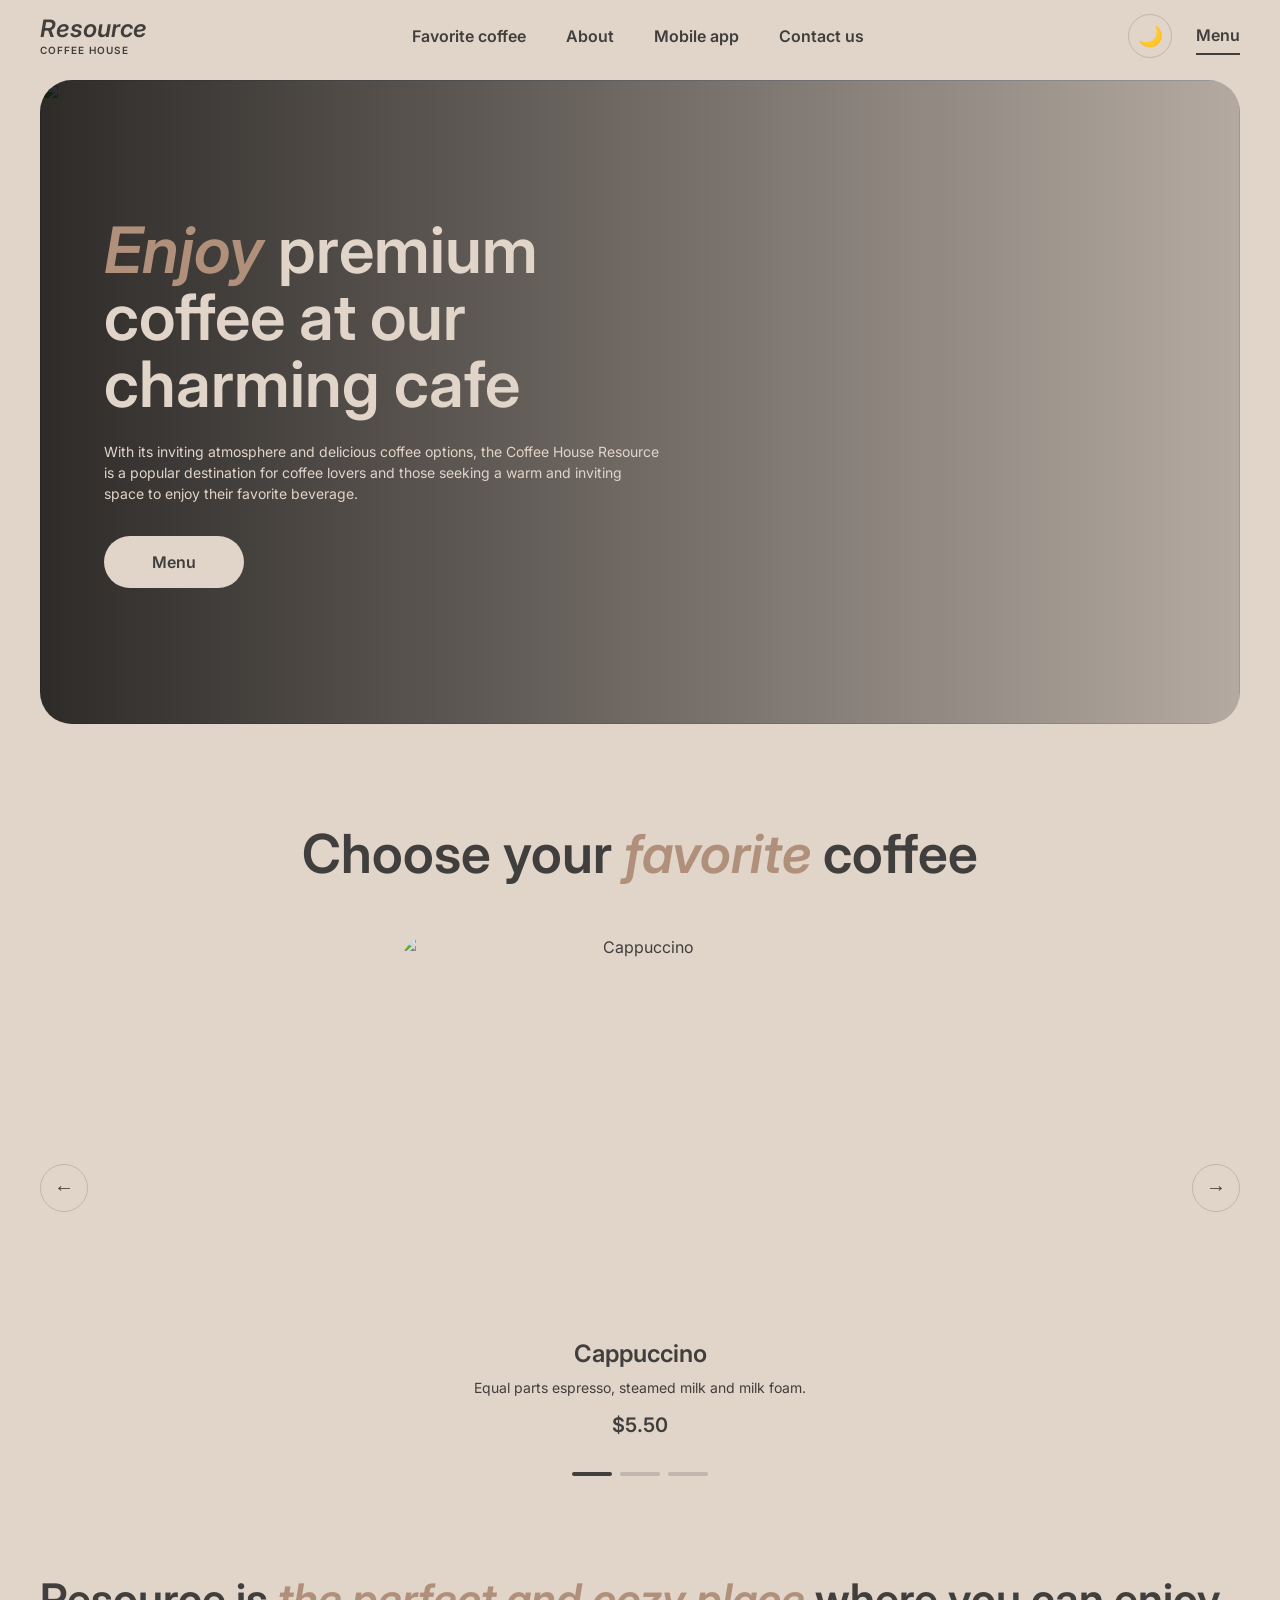
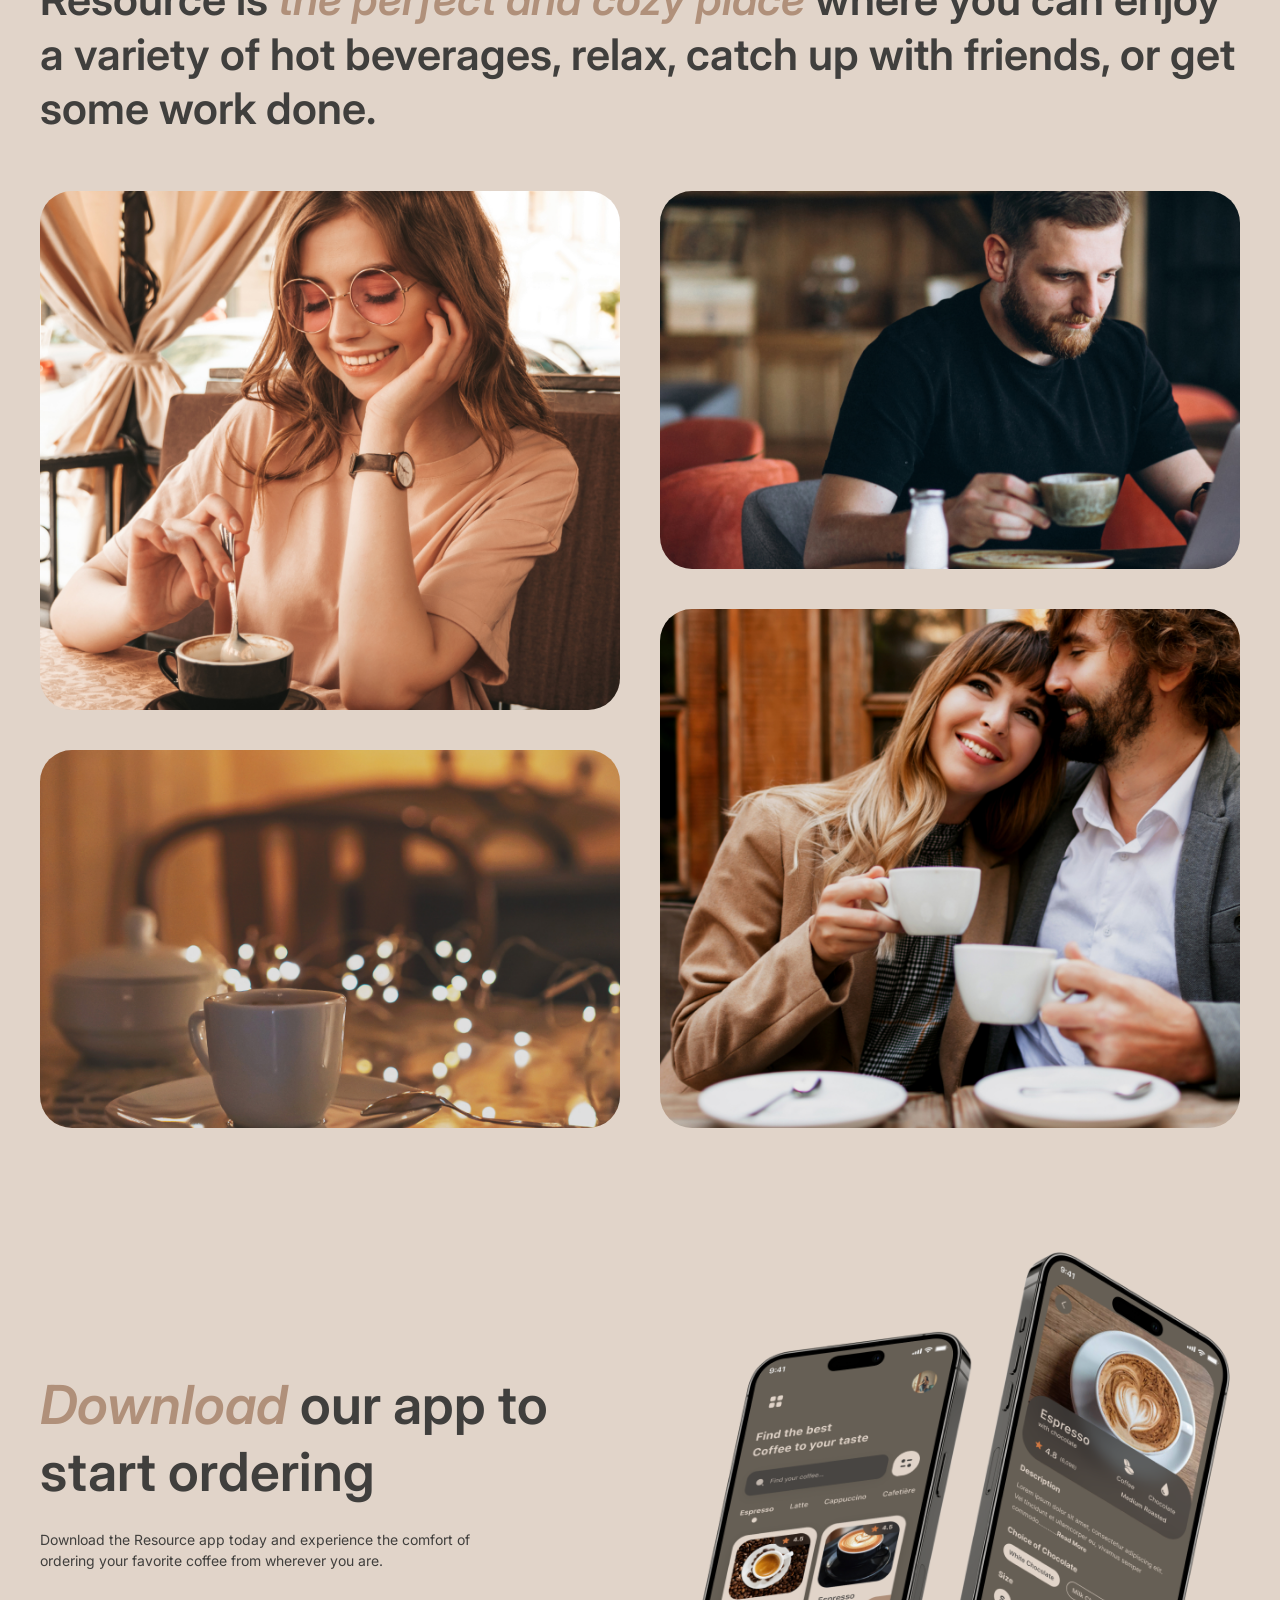
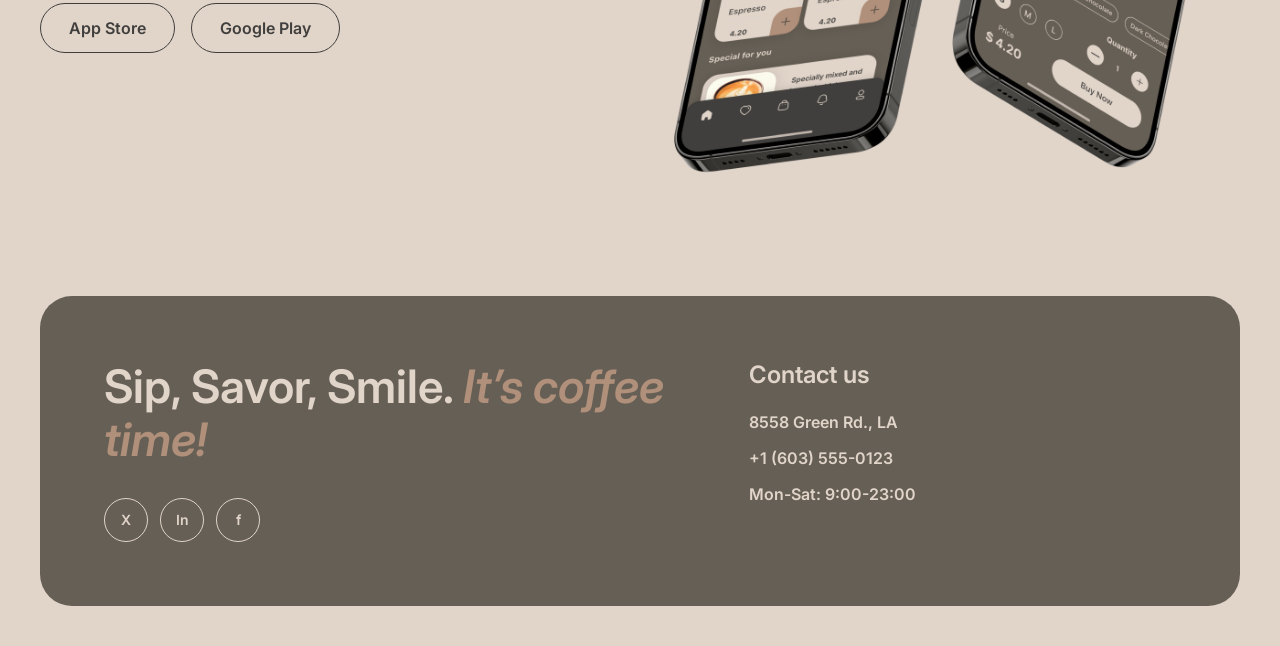
==== commit 97291f8e: "style: use images and sizes from Figma" ====
--- a/index.html
+++ b/index.html
@@ -39,7 +39,7 @@
       <div class="container">
         <div class="hero__box">
           <div class="hero__bg">
-            <img src="https://images.unsplash.com/photo-1509042239860-f550ce710b93?w=1600&q=80" alt="">
+            <img src="img/hero.jpg" alt="">
           </div>
           <div class="hero__text">
             <h1><em>Enjoy</em> premium coffee at our charming cafe</h1>
@@ -93,12 +93,12 @@
 
         <div class="gallery">
           <div class="gallery__col">
-            <img class="gallery__img gallery__img--tall" src="https://images.unsplash.com/photo-1442512595331-e89e73853f31?w=900&q=80" alt="Cozy interior of the coffee house">
-            <img class="gallery__img" src="https://images.unsplash.com/photo-1495474472287-4d71bcdd2085?w=900&q=80" alt="Cup of coffee on a table">
+            <img class="gallery__img gallery__img--tall" src="img/about-1.png" alt="Guest stirring a cup of coffee">
+            <img class="gallery__img" src="img/about-2.png" alt="Cup of coffee with warm lights">
           </div>
           <div class="gallery__col">
-            <img class="gallery__img" src="https://images.unsplash.com/photo-1447933601403-0c6688de566e?w=900&q=80" alt="Guest enjoying coffee">
-            <img class="gallery__img gallery__img--tall" src="https://images.unsplash.com/photo-1509042239860-f550ce710b93?w=900&q=80" alt="Friends drinking coffee">
+            <img class="gallery__img" src="img/about-3.png" alt="Man drinking coffee">
+            <img class="gallery__img gallery__img--tall" src="img/about-4.png" alt="Couple enjoying coffee together">
           </div>
         </div>
       </div>
@@ -114,7 +114,7 @@
             <a href="#" class="store">Google Play</a>
           </div>
         </div>
-        <img class="app__img" src="https://images.unsplash.com/photo-1512941937669-90a1b58e7e9c?w=900&q=80" alt="Mobile app for ordering coffee">
+        <img class="app__img" src="img/app.png" alt="Resource mobile app screens">
       </div>
     </section>
   </main>
--- a/css/style.css
+++ b/css/style.css
@@ -912,4 +912,47 @@
   .modal__content {
     padding: 20px;
   }
+}
+
+/* ===== Sizes from Figma ===== */
+.hero__box {
+  min-height: 644px;
+}
+
+.gallery,
+.gallery__col {
+  gap: 40px;
+}
+
+.gallery__img {
+  height: auto;
+  aspect-ratio: 660 / 430;
+}
+
+.gallery__img--tall {
+  height: auto;
+  aspect-ratio: 660 / 590;
+}
+
+.app__img {
+  height: auto;
+  aspect-ratio: 1 / 1;
+  object-fit: contain;
+  border-radius: 0;
+}
+
+.catalog__grid {
+  gap: 40px;
+}
+
+@media (max-width: 768px) {
+  .hero__box {
+    min-height: 520px;
+  }
+
+  .gallery,
+  .gallery__col,
+  .catalog__grid {
+    gap: 24px;
+  }
 }
